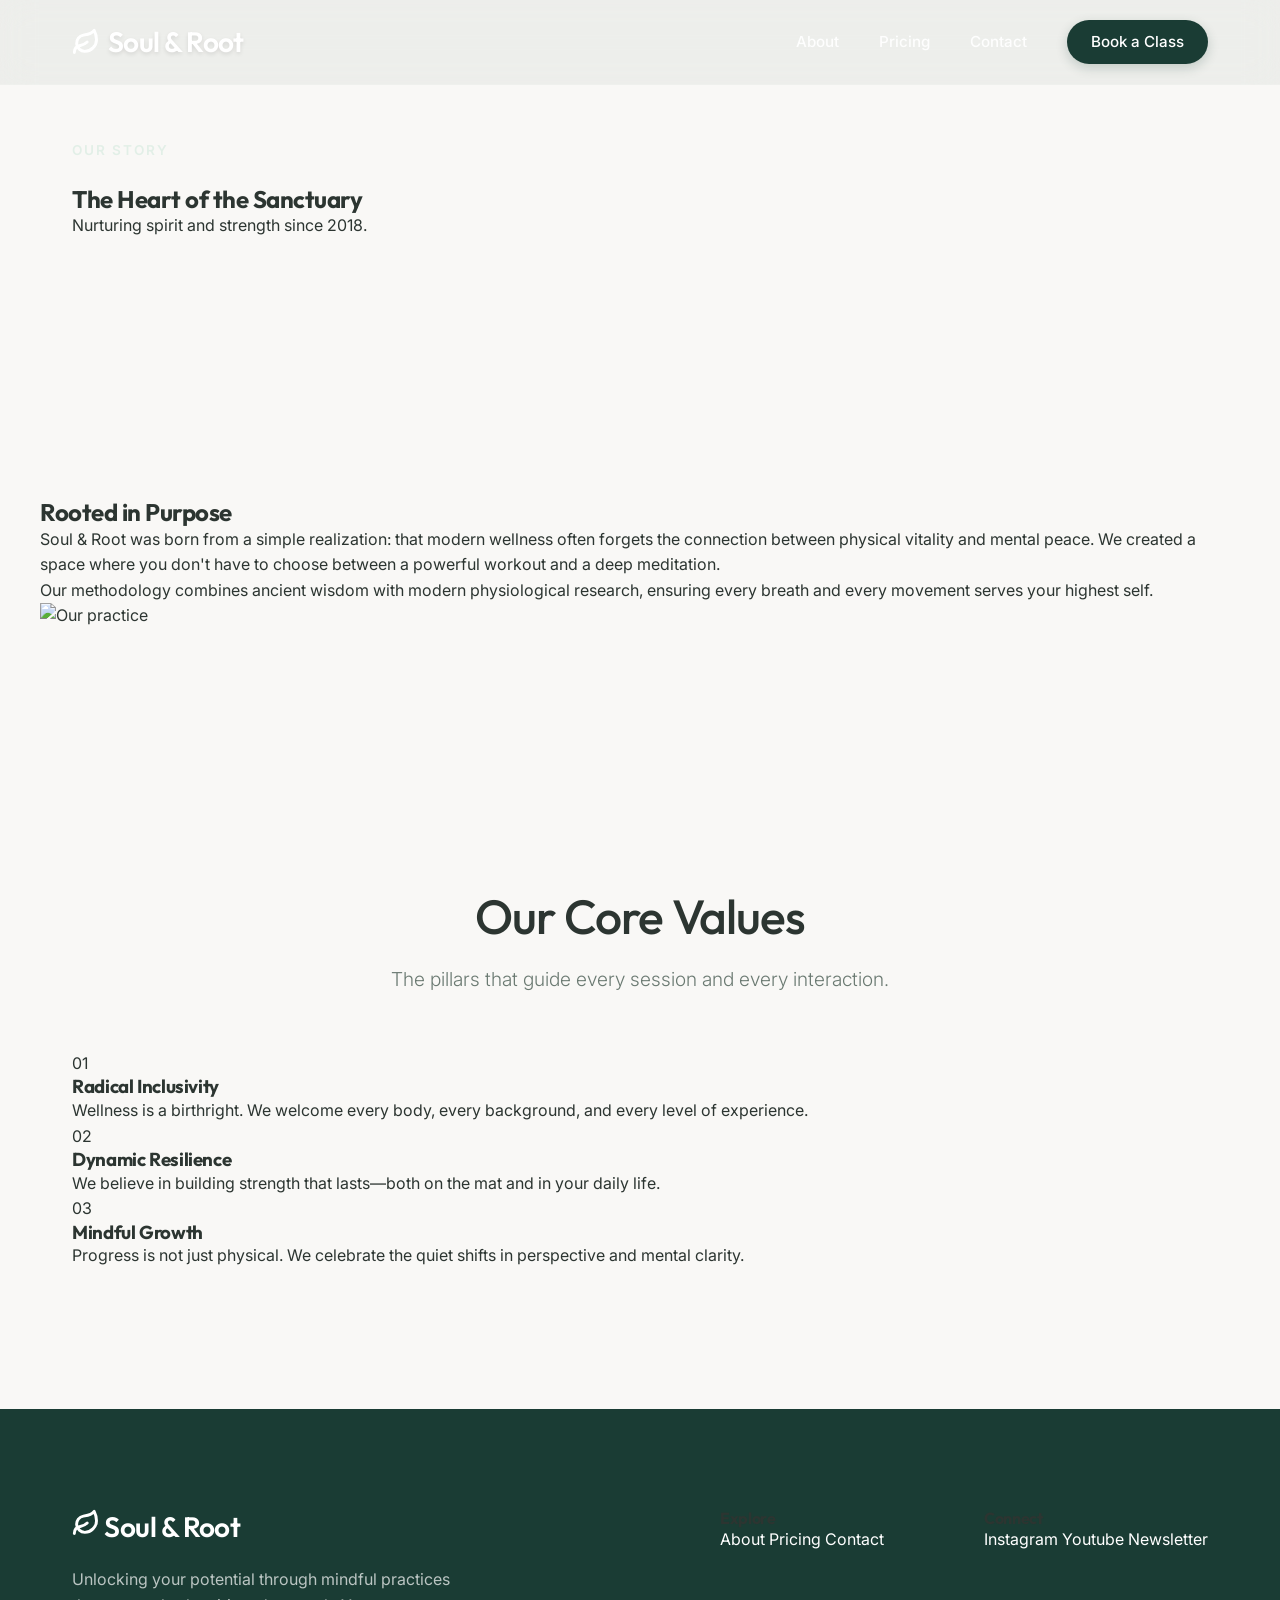
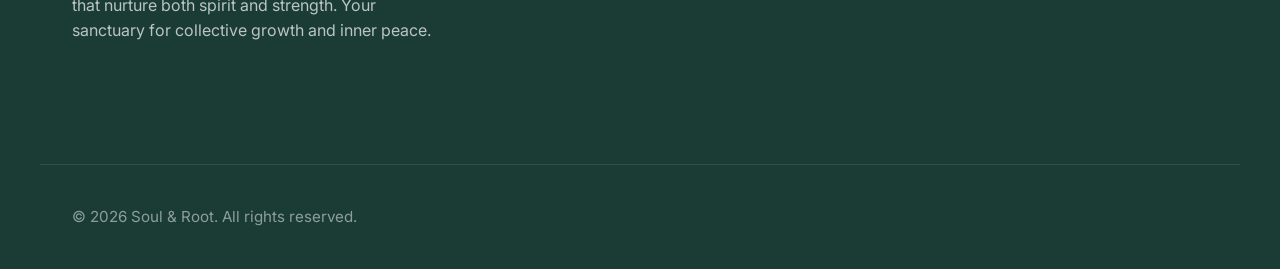
==== about.html @ ac0f8761 "Initial commit" ====
<!DOCTYPE html>
<html lang="en">
<head>
    <meta charset="UTF-8">
    <meta name="viewport" content="width=device-width, initial-scale=1.0">
    <title>About Soul & Root | Our Mission and Values</title>
    <meta name="description" content="Learn about the journey and philosophy behind Soul & Root wellness studio.">
    <link rel="preconnect" href="https://fonts.googleapis.com">
    <link rel="preconnect" href="https://fonts.gstatic.com" crossorigin>
    <link href="https://fonts.googleapis.com/css2?family=Inter:wght@400;500;600&family=Outfit:wght@300;400;500;600;700&display=swap" rel="stylesheet">
    <link rel="stylesheet" href="style.css">
</head>
<body>
    <!-- Navigation -->
    <header class="navbar sticky-nav">
        <div class="container nav-container">
            <a href="index.html" class="logo">
                <svg xmlns="http://www.w3.org/2000/svg" width="28" height="28" viewBox="0 0 24 24" fill="none" stroke="currentColor" stroke-width="2" stroke-linecap="round" stroke-linejoin="round" class="logo-icon"><path d="M11 20A7 7 0 0 1 9.8 6.1C15.5 5 17 4.48 19 2c1 2 2 4.18 2 8 0 5.5-4.78 10-10 10Z"></path><path d="M2 21c0-3 1.85-5.36 5.08-6C9.5 14.52 12 13 13 12"></path></svg>
                Soul & Root
            </a>
            <div class="hamburger" id="hamburger">
                <svg xmlns="http://www.w3.org/2000/svg" width="32" height="32" viewBox="0 0 24 24" fill="none" stroke="currentColor" stroke-width="2" stroke-linecap="round" stroke-linejoin="round"><line x1="3" y1="12" x2="21" y2="12"></line><line x1="3" y1="6" x2="21" y2="6"></line><line x1="3" y1="18" x2="21" y2="18"></line></svg>
            </div>
            <div class="nav-menu" id="nav-menu">
                <nav class="nav-links">
                    <a href="about.html" class="active">About</a>
                    <a href="pricing.html">Pricing</a>
                    <a href="contact.html">Contact</a>
                </nav>
                <a href="#schedule" class="btn btn-primary nav-cta">Book a Class</a>
            </div>
        </div>
    </header>

    <main>
        <section class="page-hero" style="background-image: url('https://images.unsplash.com/photo-1545205597-3d9d02c29597?q=80&w=1920&auto=format&fit=crop');">
            <div class="container">
                <span class="experience-badge" style="color: var(--color-sage);">Our Story</span>
                <h1>The Heart of the Sanctuary</h1>
                <p>Nurturing spirit and strength since 2018.</p>
            </div>
        </section>

        <section class="about-content container" style="padding: 120px 0;">
            <div class="cs-grid">
                <div class="cs-text">
                    <h2 class="section-title">Rooted in Purpose</h2>
                    <p>Soul & Root was born from a simple realization: that modern wellness often forgets the connection between physical vitality and mental peace. We created a space where you don't have to choose between a powerful workout and a deep meditation.</p>
                    <p>Our methodology combines ancient wisdom with modern physiological research, ensuring every breath and every movement serves your highest self.</p>
                </div>
                <div class="cs-image hover-lift">
                    <img src="https://images.unsplash.com/photo-1593811167562-9cef47bffcf8?q=80&w=800&auto=format&fit=crop" alt="Our practice">
                </div>
            </div>
        </section>

        <section class="values cs-approach">
            <div class="container">
                <div class="section-header text-center">
                    <h2>Our Core Values</h2>
                    <p>The pillars that guide every session and every interaction.</p>
                </div>
                <div class="cs-phases">
                    <div class="phase-card">
                        <div class="phase-number">01</div>
                        <h3>Radical Inclusivity</h3>
                        <p>Wellness is a birthright. We welcome every body, every background, and every level of experience.</p>
                    </div>
                    <div class="phase-card">
                        <div class="phase-number">02</div>
                        <h3>Dynamic Resilience</h3>
                        <p>We believe in building strength that lasts—both on the mat and in your daily life.</p>
                    </div>
                    <div class="phase-card">
                        <div class="phase-number">03</div>
                        <h3>Mindful Growth</h3>
                        <p>Progress is not just physical. We celebrate the quiet shifts in perspective and mental clarity.</p>
                    </div>
                </div>
            </div>
        </section>
    </main>

    <footer class="footer">
        <div class="container footer-container">
            <div class="footer-brand">
                <a href="index.html" class="logo">
                    <svg xmlns="http://www.w3.org/2000/svg" width="28" height="28" viewBox="0 0 24 24" fill="none" stroke="currentColor" stroke-width="2" stroke-linecap="round" stroke-linejoin="round" class="logo-icon"><path d="M11 20A7 7 0 0 1 9.8 6.1C15.5 5 17 4.48 19 2c1 2 2 4.18 2 8 0 5.5-4.78 10-10 10Z"></path><path d="M2 21c0-3 1.85-5.36 5.08-6C9.5 14.52 12 13 13 12"></path></svg>
                    Soul & Root
                </a>
                <p>Unlocking your potential through mindful practices that nurture both spirit and strength. Your sanctuary for collective growth and inner peace.</p>
            </div>
            <div class="footer-links">
                <div class="link-group">
                    <h4>Explore</h4>
                    <a href="about.html">About</a>
                    <a href="pricing.html">Pricing</a>
                    <a href="contact.html">Contact</a>
                </div>
                <div class="link-group">
                    <h4>Connect</h4>
                    <a href="#">Instagram</a>
                    <a href="#">Youtube</a>
                    <a href="#">Newsletter</a>
                </div>
            </div>
        </div>
        <div class="footer-bottom container">
            <p>&copy; 2026 Soul & Root. All rights reserved.</p>
        </div>
    </footer>

    <script>
        const hamburger = document.getElementById('hamburger');
        const navMenu = document.getElementById('nav-menu');

        hamburger.addEventListener('click', () => {
            navMenu.classList.toggle('active');
        });

        window.addEventListener('scroll', () => {
            const navbar = document.querySelector('.navbar');
            if (window.scrollY > 50) {
                navbar.classList.add('scrolled');
            } else {
                navbar.classList.remove('scrolled');
            }
        });
    </script>
</body>
</html>
---- style.css ----
:root {
    --primary-font: 'Inter', sans-serif;
    --heading-font: 'Outfit', sans-serif;
    
    /* New Modern Wellness Palette */
    --color-bg: #F9F8F6; /* Warm off-white */
    --color-text: #2C3531; /* Very dark slate green */
    --color-text-light: #6B7A72;
    
    --color-sage: #E2EFE7;
    --color-sage-dark: #C6D8CE;
    --color-forest: #1A3C34;
    --color-forest-light: #2A5A4F;
    --color-night: #0A1814; /* Extremely deep forest charcoal */
    --color-sand: #F4F1DE;
    --color-white: #FFFFFF;
    
    --radius-sm: 8px;
    --radius-md: 16px;
    --radius-lg: 24px;
    --radius-xl: 32px;
    
    --shadow-sm: 0 8px 16px rgba(26, 60, 52, 0.04);
    --shadow-md: 0 16px 32px rgba(26, 60, 52, 0.08);
    --shadow-lg: 0 24px 48px rgba(26, 60, 52, 0.12);
}

* {
    margin: 0;
    padding: 0;
    box-sizing: border-box;
}

html {
    scroll-behavior: smooth;
}

body {
    font-family: var(--primary-font);
    background-color: var(--color-bg);
    color: var(--color-text);
    line-height: 1.6;
    -webkit-font-smoothing: antialiased;
    overflow-x: hidden;
}

a {
    text-decoration: none;
    color: inherit;
}

ul {
    list-style: none;
}

img {
    max-width: 100%;
    display: block;
}

.container {
    max-width: 1200px;
    margin: 0 auto;
    padding: 0 32px;
}

section {
    padding: 140px 0;
}

.text-center {
    text-align: center;
}

/* Typography Improvements */
h1, h2, h3, h4, .logo {
    font-family: var(--heading-font);
    color: var(--color-text);
    line-height: 1.15;
    letter-spacing: -0.02em;
}

.section-header {
    margin-bottom: 56px;
}

.section-header h2 {
    font-size: 3rem;
    font-weight: 500;
    margin-bottom: 20px;
}

.section-header p {
    color: var(--color-text-light);
    font-size: 1.2rem;
    font-weight: 300;
}

.hover-lift {
    transition: transform 0.4s cubic-bezier(0.165, 0.84, 0.44, 1), box-shadow 0.4s cubic-bezier(0.165, 0.84, 0.44, 1);
}

.hover-lift:hover {
    transform: translateY(-8px);
    box-shadow: var(--shadow-lg);
}

/* Buttons */
.btn {
    display: inline-block;
    padding: 16px 32px;
    border-radius: 40px;
    font-weight: 500;
    font-size: 1.05rem;
    transition: all 0.3s ease;
    cursor: pointer;
    border: none;
    text-align: center;
}

.btn-primary {
    background-color: var(--color-forest);
    color: var(--color-white);
    box-shadow: 0 4px 12px rgba(26, 60, 52, 0.2);
}

.btn-primary:hover {
    background-color: var(--color-forest-light);
    transform: translateY(-2px);
    box-shadow: 0 8px 24px rgba(26, 60, 52, 0.3);
}

.btn-secondary {
    background-color: rgba(255, 255, 255, 0.15);
    backdrop-filter: blur(12px);
    color: var(--color-white);
    border: 1px solid rgba(255, 255, 255, 0.3);
}

.btn-secondary:hover {
    background-color: rgba(255, 255, 255, 0.25);
    transform: translateY(-2px);
}

.btn-outline {
    background-color: transparent;
    border: 1.5px solid var(--color-forest);
    color: var(--color-forest);
}

.btn-outline:hover {
    background-color: var(--color-forest);
    color: var(--color-white);
}

.btn-light {
    background-color: var(--color-white);
    color: var(--color-forest);
}

.btn-light:hover {
    background-color: var(--color-sand);
}

/* Sticky Glassmorphism Navbar */
.navbar {
    position: fixed;
    top: 0;
    left: 0;
    width: 100%;
    padding: 20px 0;
    z-index: 1000;
    background: rgba(26, 60, 52, 0.05);
    backdrop-filter: blur(16px);
    -webkit-backdrop-filter: blur(16px);
    border-bottom: 1px solid rgba(255, 255, 255, 0.1);
    transition: background 0.3s ease;
}

.nav-container {
    display: flex;
    justify-content: space-between;
    align-items: center;
}

.logo {
    display: flex;
    align-items: center;
    gap: 8px;
    font-size: 1.75rem;
    font-weight: 600;
    color: var(--color-white);
    text-shadow: 0 2px 4px rgba(0,0,0,0.1);
}

.logo-icon {
    stroke: var(--color-white);
    stroke-width: 2.5;
}

.hamburger {
    display: none;
    cursor: pointer;
    color: var(--color-white);
    z-index: 1001;
}

.nav-menu {
    display: flex;
    align-items: center;
    gap: 40px;
}

.nav-links {
    display: flex;
    gap: 40px;
}

.nav-links a {
    color: rgba(255, 255, 255, 0.9);
    font-size: 0.95rem;
    font-weight: 500;
    transition: color 0.3s, text-shadow 0.3s;
}

.nav-links a:hover {
    color: var(--color-white);
    text-shadow: 0 0 8px rgba(255,255,255,0.4);
}

.nav-cta {
    padding: 10px 24px;
    font-size: 0.95rem;
}

/* Scrolled Navbar State */
.navbar.scrolled {
    background: rgba(42, 90, 79, 0.8); /* Forest-light with glass transparency */
    backdrop-filter: blur(20px);
    -webkit-backdrop-filter: blur(20px);
    padding: 14px 0;
    box-shadow: var(--shadow-md);
    border-bottom: 1px solid rgba(255, 255, 255, 0.1);
}


.navbar.scrolled .logo,
.navbar.scrolled .nav-links a,
.navbar.scrolled .hamburger {
    color: var(--color-white);
}

.navbar.scrolled .logo-icon {
    stroke: var(--color-white);
}

.navbar.scrolled .nav-links a:hover {
    color: var(--color-sage);
}


/* Hero Section */
.hero {
    position: relative;
    height: 95vh;
    min-height: 700px;
    display: flex;
    align-items: center;
    justify-content: center;
    text-align: center;
    padding-top: 80px;
    overflow: hidden;
}

.hero-slider {
    position: absolute;
    inset: 0;
    z-index: 0;
}

.hero-slider .slide {
    position: absolute;
    inset: 0;
    background-position: center;
    background-size: cover;
    background-repeat: no-repeat;
    opacity: 0;
    transition: opacity 1.5s cubic-bezier(0.4, 0, 0.2, 1);
}

.hero-slider .slide.active {
    opacity: 1;
}

.slider-controls {
    position: absolute;
    bottom: 40px;
    left: 50%;
    transform: translateX(-50%);
    display: flex;
    gap: 16px;
    z-index: 10;
}

.slider-controls .dot {
    width: 12px;
    height: 12px;
    border-radius: 50%;
    background: rgba(255, 255, 255, 0.4);
    border: none;
    cursor: pointer;
    transition: background 0.3s, transform 0.3s;
    padding: 0;
}

.slider-controls .dot:hover {
    background: rgba(255, 255, 255, 0.8);
}

.slider-controls .dot.active {
    background: var(--color-white);
    transform: scale(1.3);
}

/* Better overlay for readability */
.hero-overlay {
    position: absolute;
    top: 0;
    left: 0;
    right: 0;
    bottom: 0;
    background: linear-gradient(to bottom, rgba(26, 60, 52, 0.6) 0%, rgba(26, 60, 52, 0.2) 50%, rgba(26, 60, 52, 0.6) 100%);
    z-index: 1;
}

.hero-content {
    position: relative;
    z-index: 2;
    color: var(--color-white);
    max-width: 900px;
}

.hero-content h1 {
    font-size: 4.5rem;
    font-weight: 500;
    margin-bottom: 24px;
    color: var(--color-white);
    text-shadow: 0 4px 12px rgba(0,0,0,0.2);
}

.hero-content p {
    font-size: 1.35rem;
    margin-bottom: 48px;
    color: rgba(255, 255, 255, 0.95);
    font-weight: 300;
    text-shadow: 0 2px 8px rgba(0,0,0,0.2);
}

.hero-buttons {
    display: flex;
    gap: 20px;
    justify-content: center;
}

/* Animations */
@keyframes fadeInUp {
    from {
        opacity: 0;
        transform: translateY(30px);
    }
    to {
        opacity: 1;
        transform: translateY(0);
    }
}

.fade-in-up {
    animation: fadeInUp 1s ease-out forwards;
}

/* Features / About Section */
.features {
    padding: 140px 0;
}

.features-container {
    display: grid;
    grid-template-columns: 1fr 1fr;
    gap: 100px;
    align-items: center;
}

.section-subtitle {
    font-size: 0.85rem;
    text-transform: uppercase;
    letter-spacing: 0.15em;
    color: var(--color-forest-light);
    margin-bottom: 20px;
    font-weight: 600;
}

.features-text h2 {
    font-size: 2.75rem;
    font-weight: 500;
    margin-bottom: 56px;
}

.stats {
    display: flex;
    gap: 56px;
}

.stat-item h3 {
    font-size: 2.25rem;
    margin-bottom: 8px;
    color: var(--color-forest);
}

.stat-item p {
    font-size: 0.95rem;
    color: var(--color-text-light);
    font-weight: 500;
}

.features-images {
    position: relative;
    height: 480px;
}

.img-wrap {
    position: absolute;
    border-radius: var(--radius-lg);
    overflow: hidden;
    box-shadow: var(--shadow-md);
}

.img-wrap img {
    width: 100%;
    height: 100%;
    object-fit: cover;
}

.img-wrap-1 {
    width: 65%;
    height: 85%;
    top: 0;
    left: 0;
    z-index: 2;
}

.img-wrap-2 {
    width: 55%;
    height: 75%;
    bottom: 0;
    right: 0;
    z-index: 1;
    border: 8px solid var(--color-bg);
}

/* Sessions Section */
.sessions {
    padding: 120px 0;
    background-color: var(--color-white);
}

.premium-session-cards {
    display: grid;
    grid-template-columns: repeat(3, 1fr);
    gap: 32px;
    margin-top: 56px;
}

.premium-card {
    position: relative;
    border-radius: var(--radius-lg);
    overflow: hidden;
    height: 480px;
    display: block;
    text-decoration: none;
    box-shadow: var(--shadow-sm);
    transition: transform 0.4s ease, box-shadow 0.4s ease;
}

.premium-card:hover {
    transform: translateY(-8px);
    box-shadow: var(--shadow-lg);
}

.premium-card-bg {
    position: absolute;
    inset: 0;
    width: 100%;
    height: 100%;
    object-fit: cover;
    z-index: 1;
    transition: transform 0.8s ease;
}

.premium-card:hover .premium-card-bg {
    transform: scale(1.05);
}

.premium-card-overlay {
    position: absolute;
    inset: 0;
    background: linear-gradient(to top, var(--color-night) 0%, rgba(10, 24, 20, 0.6) 40%, rgba(10, 24, 20, 0) 100%);
    z-index: 2;
    transition: background 0.4s ease;
}

.premium-card:hover .premium-card-overlay {
    background: linear-gradient(to top, var(--color-night) 0%, rgba(10, 24, 20, 0.8) 60%, rgba(10, 24, 20, 0.2) 100%);
}

.premium-card-content {
    position: absolute;
    bottom: 0;
    left: 0;
    width: 100%;
    padding: 40px;
    z-index: 3;
    color: var(--color-white);
}

.premium-card-content h3 {
    font-size: 1.75rem;
    margin-bottom: 12px;
    font-weight: 600;
    color: var(--color-white);
}

.premium-card-content p {
    color: rgba(255, 255, 255, 0.85);
    margin-bottom: 24px;
    font-size: 0.95rem;
    line-height: 1.6;
}

.premium-card-content .card-link {
    display: inline-block;
    color: var(--color-white);
    font-weight: 600;
    text-transform: uppercase;
    font-size: 0.85rem;
    letter-spacing: 0.05em;
    position: relative;
}

.premium-card-content .card-link::after {
    content: '';
    position: absolute;
    bottom: -4px;
    left: 0;
    width: 0;
    height: 2px;
    background-color: var(--color-sage);
    transition: width 0.3s ease;
}

.premium-card:hover .premium-card-content .card-link::after {
    width: 100%;
}

/* Community Banner */
/* Community Section Refined */
.community {
    padding: 140px 0;
}

.community-bg {
    width: 80%;
    margin: 0 auto;
    border-radius: var(--radius-xl);
    min-height: 750px;
    background: url('images/bg-med.png') center/cover no-repeat;
    display: flex;
    align-items: center;
    justify-content: center;
    padding: 100px;
    box-shadow: var(--shadow-lg);
    position: relative;
    overflow: hidden;
}

.community-bg::before {
    content: '';
    position: absolute;
    inset: 0;
    background: linear-gradient(rgba(10, 24, 20, 0.4), rgba(10, 24, 20, 0.6));
    z-index: 1;
}

.community-content {
    background: rgba(255, 255, 255, 0.03);
    backdrop-filter: blur(40px) saturate(150%);
    -webkit-backdrop-filter: blur(40px) saturate(150%);
    border: 1px solid rgba(255, 255, 255, 0.25);
    padding: 60px 80px;
    border-radius: 40px;
    width: 100%;
    max-width: 1200px;
    position: relative;
    z-index: 2;
    color: var(--color-white);
    box-shadow: 0 40px 80px rgba(0, 0, 0, 0.3), inset 0 0 20px rgba(255,255,255,0.05);
    display: flex;
    justify-content: space-between;
    align-items: center;
    gap: 40px;
}

.community-text h2 {
    font-size: 3rem;
    line-height: 1.2;
    margin-bottom: 24px;
    font-weight: 500;
    color: #FFFFFF;
}

.community-text p {
    font-size: 1.1rem;
    line-height: 1.6;
    margin-bottom: 32px;
    color: rgba(255, 255, 255, 0.9);
}

.community-stats {
    display: flex;
    gap: 80px;
}

.community-stats .stat h3 {
    font-size: 3.5rem;
    line-height: 1;
    margin-bottom: 8px;
    color: var(--color-white);
    font-weight: 600;
}

.community-stats .stat p {
    color: rgba(255, 255, 255, 0.7);
    font-size: 0.95rem;
    font-weight: 500;
    text-transform: uppercase;
    letter-spacing: 0.05em;
}

@media (max-width: 992px) {
    .community-content {
        flex-direction: column;
        padding: 60px 40px;
        text-align: center;
    }
    
    .community-text h2, 
    .community-stats .stat h3 {
        font-size: 3.5rem;
    }
    
    .community-stats {
        justify-content: center;
        gap: 40px;
    }
}

/* Teachers Section */
.teachers {
    padding: 120px 0;
    background-color: var(--color-white);
}

.teacher-grid {
    display: grid;
    grid-template-columns: repeat(3, 1fr);
    gap: 32px;
}

.teacher-card {
    text-align: center;
    padding: 24px;
    border-radius: var(--radius-lg);
    background-color: var(--color-bg);
}

.teacher-card img {
    width: 100%;
    height: 400px;
    object-fit: cover;
    border-radius: var(--radius-md);
    margin-bottom: 24px;
}

.teacher-card h3 {
    font-size: 1.5rem;
    margin-bottom: 8px;
    font-weight: 500;
}

.teacher-card p {
    color: var(--color-text-light);
    font-size: 1rem;
}

/* Benefits Section */
.benefits {
    padding: 140px 0;
    background-color: var(--color-bg);
}

.benefits-container {
    display: grid;
    grid-template-columns: 1fr 1fr;
    gap: 100px;
    align-items: center;
}

.benefits-text h2 {
    font-size: 3rem;
    margin-bottom: 56px;
    font-weight: 500;
}

.benefits-list li {
    display: flex;
    gap: 24px;
    margin-bottom: 40px;
}

.benefits-list .icon {
    width: 40px;
    height: 40px;
    background-color: var(--color-sage);
    color: var(--color-forest);
    border-radius: 50%;
    display: flex;
    align-items: center;
    justify-content: center;
    flex-shrink: 0;
    font-weight: bold;
    font-size: 1.1rem;
}

.benefits-list h4 {
    font-size: 1.35rem;
    margin-bottom: 8px;
    font-weight: 500;
}

.benefits-list p {
    color: var(--color-text-light);
    font-size: 1rem;
    line-height: 1.6;
}

.benefits-image img {
    border-radius: var(--radius-lg);
    box-shadow: var(--shadow-lg);
}

/* Pricing Section */
.experience {
    padding: 0;
    background-color: var(--color-white);
}

.experience-bg {
    width: 100%;
    margin: 0;
    border-radius: 0;
    min-height: 850px;
    background: url('images/meditate.png') center/cover no-repeat;
    display: flex;
    align-items: center;
    justify-content: flex-start;
    padding: 100px;
    box-shadow: var(--shadow-lg);
    position: relative;
    overflow: hidden;
}

.experience-bg::before {
    content: '';
    position: absolute;
    top: 0;
    left: 0;
    width: 60%;
    height: 100%;
    background: linear-gradient(to right, rgba(26, 60, 52, 0.8) 0%, rgba(26, 60, 52, 0) 100%);
    z-index: 1;
}

.experience-content {
    background: rgba(255, 255, 255, 0.03);
    backdrop-filter: blur(40px) saturate(150%);
    -webkit-backdrop-filter: blur(40px) saturate(150%);
    border: 1px solid rgba(255, 255, 255, 0.25);
    padding: 100px 80px;
    border-radius: 40px;
    max-width: 680px;
    position: relative;
    z-index: 2;
    color: var(--color-white);
    box-shadow: 0 40px 80px rgba(0, 0, 0, 0.3), inset 0 0 20px rgba(255,255,255,0.05);
}

.experience-content h2 {
    font-size: 5rem;
    line-height: 1;
    margin-bottom: 32px;
    font-weight: 500;
}

.experience-content p {
    font-size: 1.25rem;
    line-height: 1.6;
    margin-bottom: 48px;
    color: rgba(255, 255, 255, 0.9);
}

.experience-badge {
    font-size: 0.85rem;
    text-transform: uppercase;
    letter-spacing: 0.15em;
    color: var(--color-sage);
    margin-bottom: 24px;
    display: block;
    font-weight: 600;
}

.experience-content h2 {
    font-size: 3.5rem;
    margin-bottom: 24px;
    color: var(--color-white);
    line-height: 1.1;
}

.experience-content p {
    color: rgba(255, 255, 255, 0.9);
    font-size: 1.15rem;
    margin-bottom: 40px;
    line-height: 1.6;
}

/* Testimonial Section */
.testimonial {
    padding: 100px 0 140px;
    background-color: var(--color-bg);
}

.testimonial-content {
    max-width: 850px;
    margin: 56px auto 0;
}

.testimonial-avatar {
    width: 96px;
    height: 96px;
    border-radius: 50%;
    margin: 0 auto 32px;
    object-fit: cover;
    box-shadow: var(--shadow-sm);
    border: 4px solid var(--color-white);
}

.testimonial blockquote {
    font-size: 1.75rem;
    font-weight: 300;
    line-height: 1.6;
    margin-bottom: 40px;
    font-family: var(--heading-font);
    color: var(--color-forest);
}

.testimonial .author {
    font-size: 1.1rem;
    color: var(--color-text-light);
}

.testimonial .author strong {
    color: var(--color-text);
    font-size: 1.2rem;
    font-weight: 500;
}

/* Footer */
.footer {
    background-color: var(--color-forest);
    color: var(--color-white);
    padding: 100px 0 40px;
}

.footer-container {
    display: flex;
    justify-content: space-between;
    margin-bottom: 80px;
}

.footer-brand {
    max-width: 380px;
}

.footer-brand .logo {
    display: block;
    margin-bottom: 24px;
    text-shadow: none;
}

.footer-brand p {
    color: rgba(255, 255, 255, 0.7);
    margin-bottom: 40px;
    font-size: 1rem;
}

.newsletter label {
    display: block;
    font-weight: 500;
    margin-bottom: 16px;
    font-size: 0.95rem;
    color: var(--color-sage);
}

.input-group {
    display: flex;
    background-color: rgba(255, 255, 255, 0.1);
    border-radius: 40px;
    overflow: hidden;
    padding: 6px;
    border: 1px solid rgba(255, 255, 255, 0.2);
}

.input-group input {
    border: none;
    padding: 12px 24px;
    outline: none;
    flex-grow: 1;
    font-family: inherit;
    background: transparent;
    color: white;
}

.input-group input::placeholder {
    color: rgba(255, 255, 255, 0.5);
}

.input-group button {
    background-color: var(--color-sage);
    color: var(--color-forest);
    border: none;
    width: 44px;
    height: 44px;
    border-radius: 50%;
    cursor: pointer;
    display: flex;
    align-items: center;
    justify-content: center;
    transition: all 0.3s;
}

.input-group button:hover {
    background-color: var(--color-white);
    transform: scale(1.05);
}

.footer-links {
    display: flex;
    gap: 100px;
}

.link-column h4 {
    margin-bottom: 32px;
    font-size: 1.1rem;
    color: var(--color-white);
}

.link-column a {
    display: block;
    color: rgba(255, 255, 255, 0.7);
    margin-bottom: 20px;
    font-size: 1rem;
    transition: color 0.3s;
}

.link-column a:hover {
    color: var(--color-white);
}

.footer-bottom {
    display: flex;
    justify-content: space-between;
    align-items: center;
    padding-top: 40px;
    border-top: 1px solid rgba(255, 255, 255, 0.1);
    color: rgba(255, 255, 255, 0.5);
    font-size: 0.95rem;
}

.social-links {
    display: flex;
    gap: 32px;
}

.social-links a {
    color: rgba(255, 255, 255, 0.5);
    transition: color 0.3s;
}

.social-links a:hover {
    color: var(--color-white);
}

/* Responsive Utilities */
@media (max-width: 992px) {
    .hamburger {
        display: block;
    }

    .nav-menu {
        position: fixed;
        top: 0;
        right: -100%;
        width: 100%;
        height: 100vh;
        background: rgba(26, 60, 52, 0.98);
        backdrop-filter: blur(24px);
        -webkit-backdrop-filter: blur(24px);
        flex-direction: column;
        justify-content: center;
        transition: right 0.4s cubic-bezier(0.4, 0, 0.2, 1);
        z-index: 1000;
        gap: 32px;
    }

    .nav-menu.active {
        right: 0;
    }

    .nav-links {
        flex-direction: column;
        align-items: center;
        gap: 32px;
    }

    .nav-links a {
        font-size: 1.5rem;
    }

    .nav-cta {
        margin-top: 16px;
    }

    .features-container,
    .community-banner,
    .benefits-container {
        grid-template-columns: 1fr;
        flex-direction: column;
        gap: 64px;
    }

    .community-banner {
        padding: 56px;
    }

    .pricing-cards {
        flex-direction: column;
    }

    .price-card {
        width: 100%;
        max-width: 420px;
    }
}

@media (max-width: 768px) {
    .premium-session-cards,
    .teacher-grid {
        grid-template-columns: 1fr;
    }

    .hero-content h1 {
        font-size: 3rem;
    }

    .footer-container {
        flex-direction: column;
        gap: 64px;
    }

    .footer-links {
        flex-direction: column;
        gap: 48px;
    }

    .experience {
        padding: 60px 0;
    }

    .experience-bg {
        padding: 40px 24px;
        height: auto;
        min-height: 500px;
    }

    .experience-content {
        padding: 40px 32px;
    }

    .experience-content h2 {
        font-size: 3rem;
    }
}

.btn-outline-glass {
    padding: 18px 40px;
    border-radius: 100px;
    border: 1.5px solid rgba(255, 255, 255, 0.4);
    background: rgba(255, 255, 255, 0.05);
    color: var(--color-white);
    font-weight: 600;
    transition: all 0.3s ease;
    backdrop-filter: blur(10px);
    display: inline-block;
}

.btn-outline-glass:hover {
    background: rgba(255, 255, 255, 0.2);
    border-color: var(--color-white);
    transform: translateY(-2px);
}

.btn-solid-glass {
    padding: 18px 40px;
    border-radius: 100px;
    background: #0A1814;
    color: var(--color-white);
    font-weight: 600;
    transition: all 0.3s ease;
    display: inline-block;
}

.btn-solid-glass:hover {
    background: #1A3C34;
    transform: translateY(-2px);
    box-shadow: 0 10px 20px rgba(0,0,0,0.2);
}
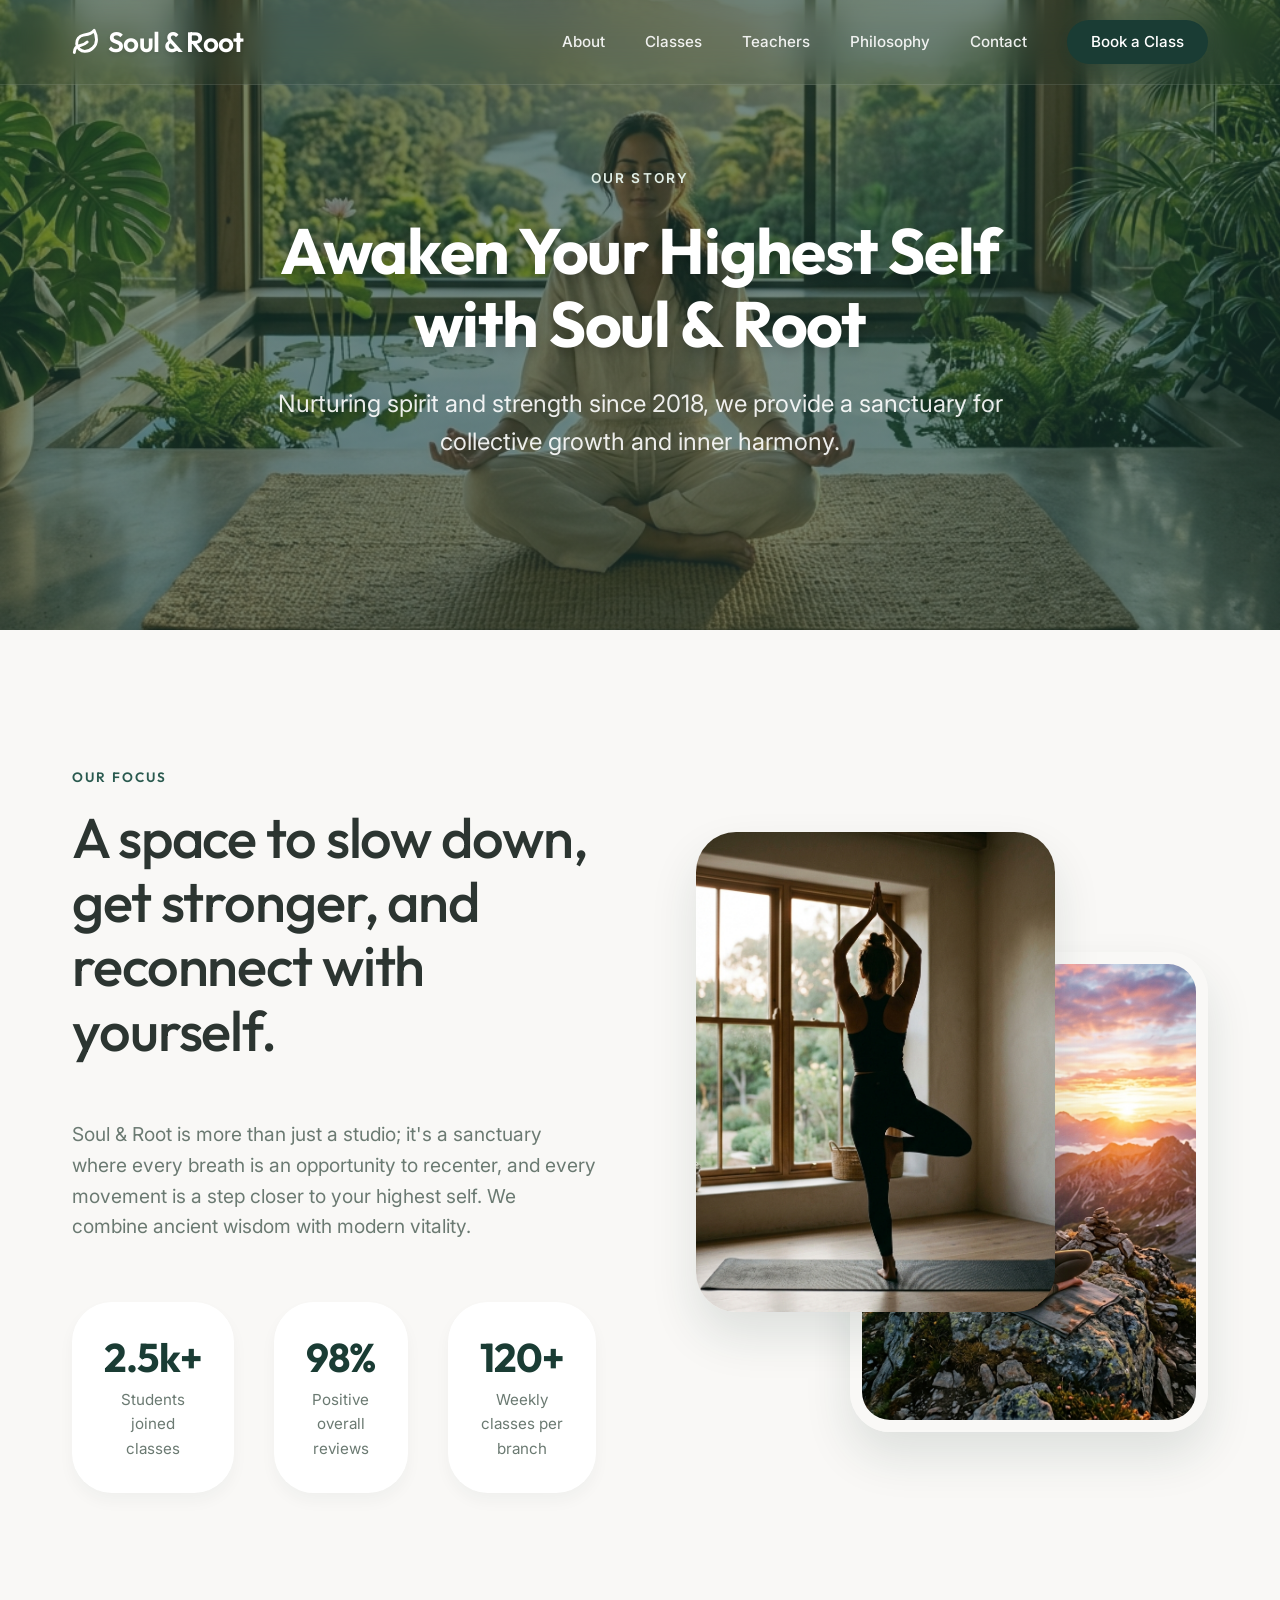
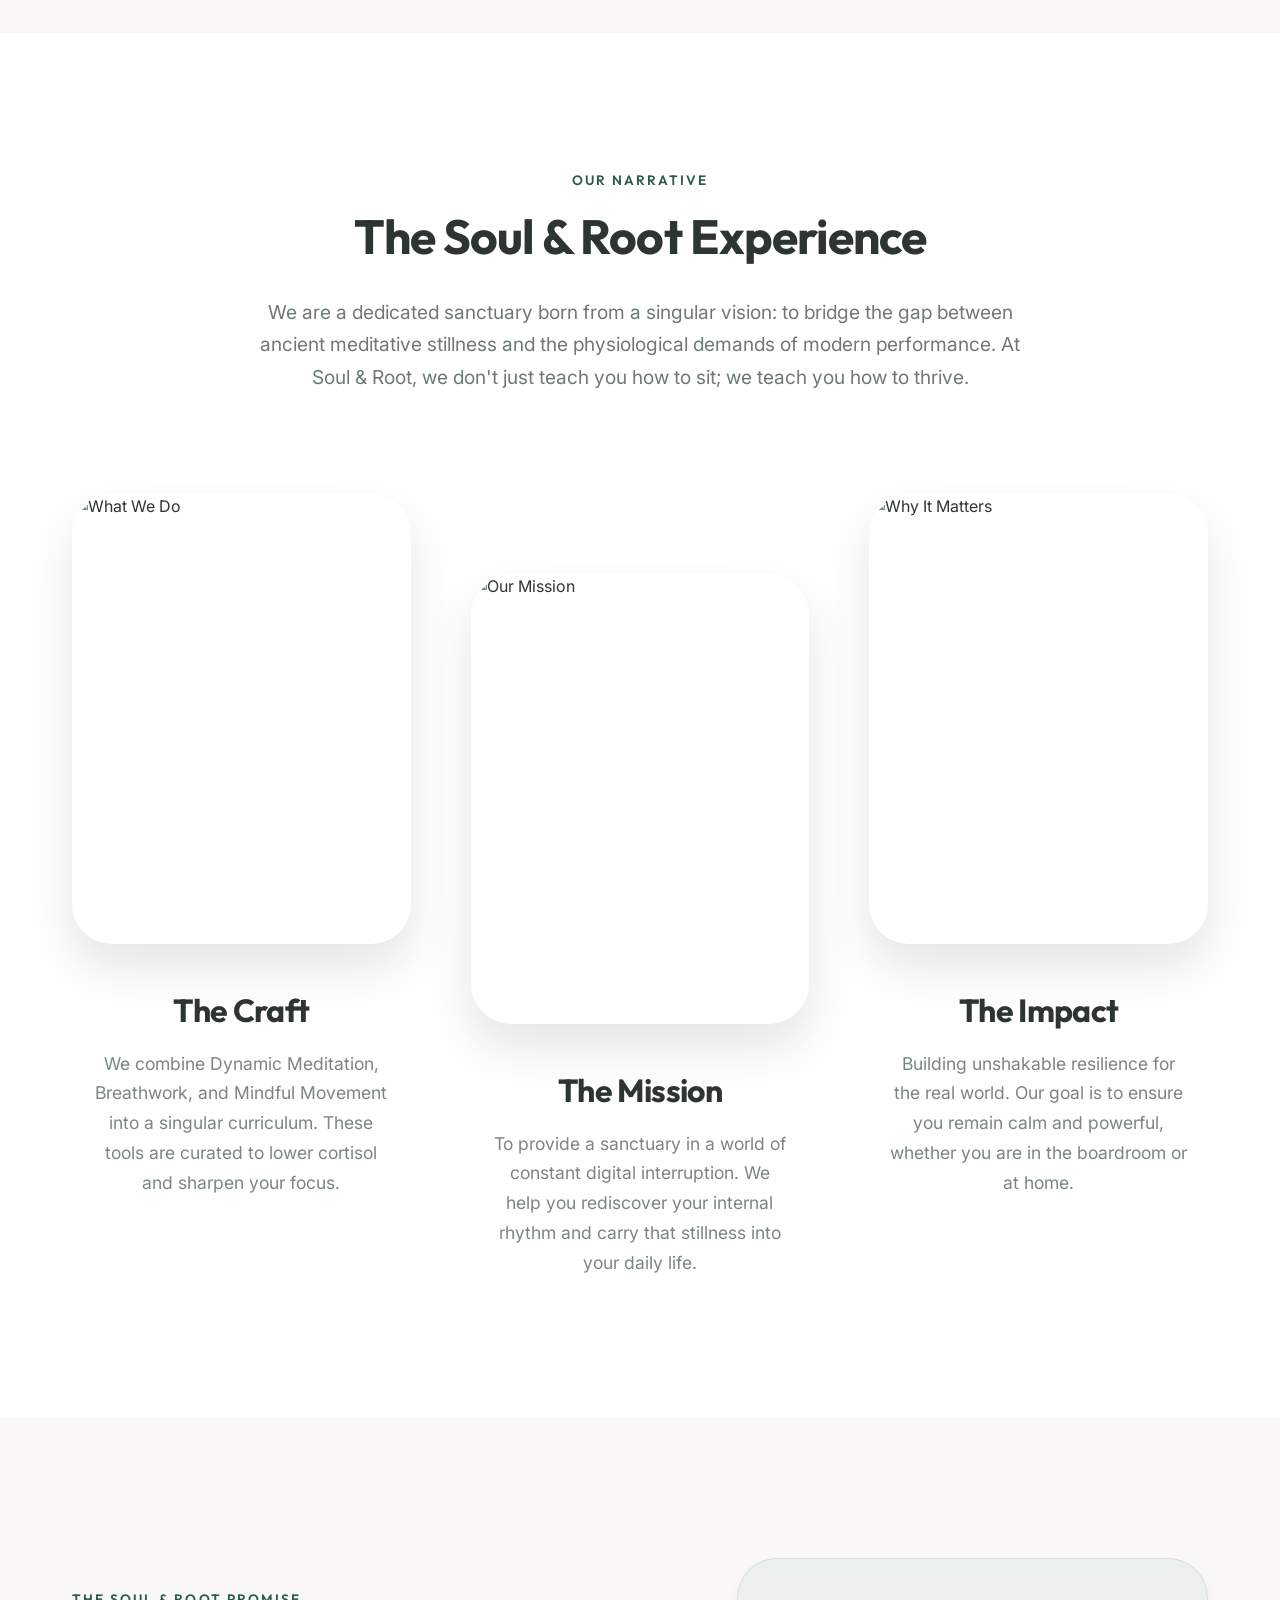
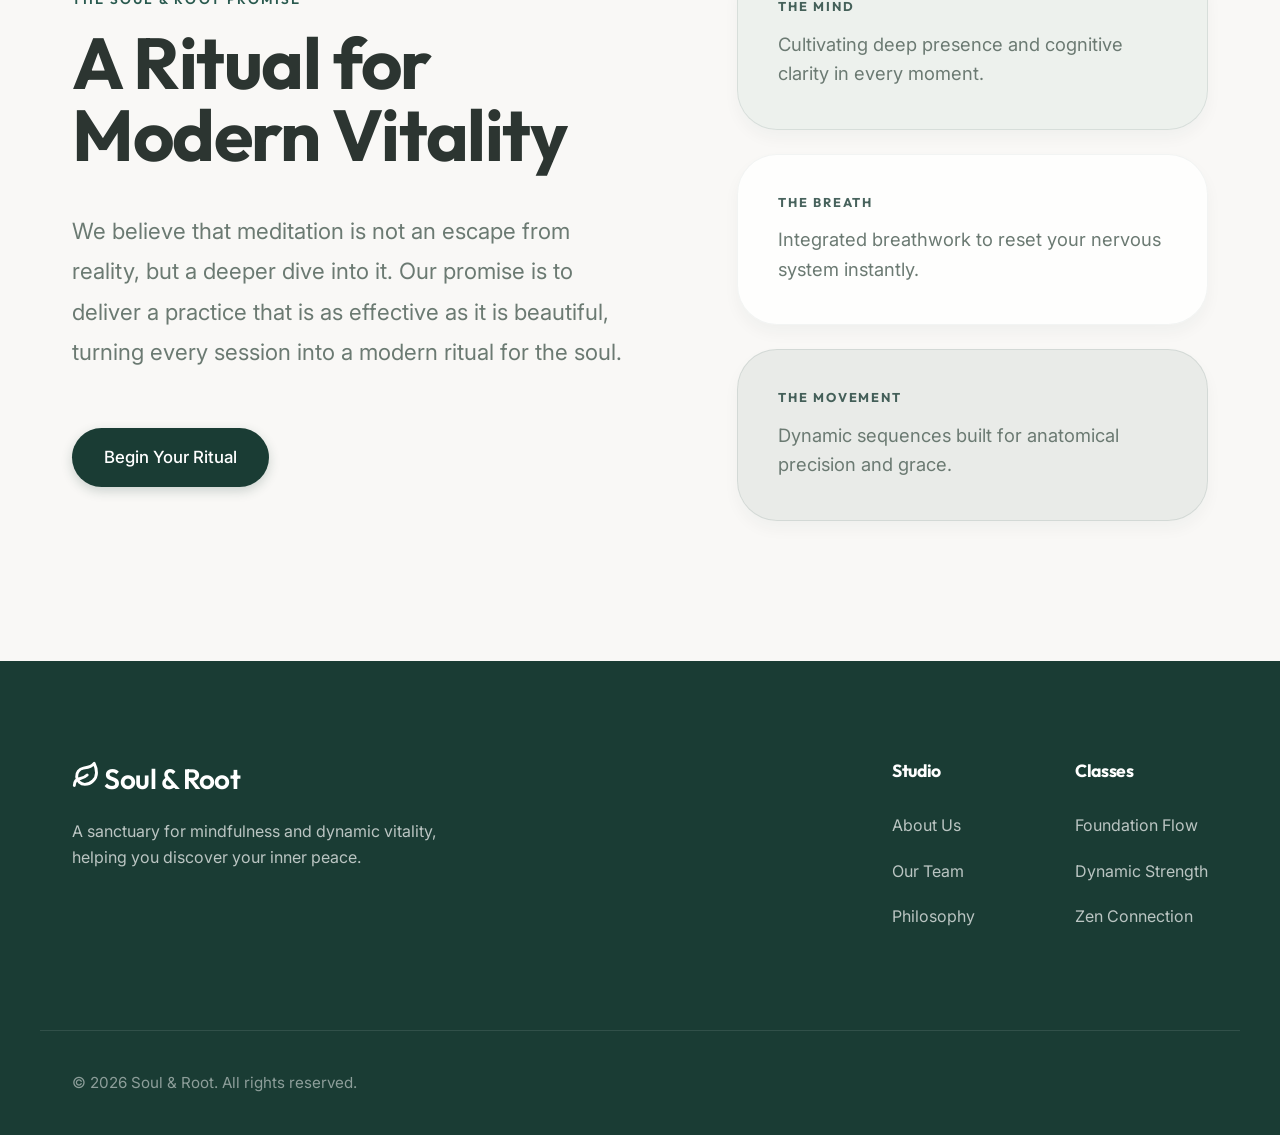
==== commit 1dc8f2c0: "inner pages added" ====
--- a/about.html
+++ b/about.html
@@ -3,15 +3,265 @@
 <head>
     <meta charset="UTF-8">
     <meta name="viewport" content="width=device-width, initial-scale=1.0">
-    <title>About Soul & Root | Our Mission and Values</title>
-    <meta name="description" content="Learn about the journey and philosophy behind Soul & Root wellness studio.">
-    <link rel="preconnect" href="https://fonts.googleapis.com">
-    <link rel="preconnect" href="https://fonts.gstatic.com" crossorigin>
-    <link href="https://fonts.googleapis.com/css2?family=Inter:wght@400;500;600&family=Outfit:wght@300;400;500;600;700&display=swap" rel="stylesheet">
+    <title>About Soul & Root | Our Brand & Mission</title>
+    <link href="https://fonts.googleapis.com/css2?family=Inter:wght@300;400;500;600;700&family=Outfit:wght@300;400;500;600;700;800&display=swap" rel="stylesheet">
     <link rel="stylesheet" href="style.css">
+    <style>
+        .page-hero {
+            height: 70vh;
+            min-height: 600px;
+            background: linear-gradient(rgba(26, 60, 52, 0.6), rgba(26, 60, 52, 0.6)), url('images/hero_bg_new.png');
+            background-size: cover;
+            background-position: center;
+            display: flex;
+            align-items: center;
+            justify-content: center;
+            text-align: center;
+            color: var(--color-white);
+        }
+
+        .about-features {
+            padding: 140px 0;
+            background: var(--color-bg);
+        }
+
+        .features-container {
+            display: grid;
+            grid-template-columns: 1fr 1fr;
+            gap: 100px;
+            align-items: center;
+        }
+
+        .features-text h2 {
+            font-size: 3.5rem;
+            margin-bottom: 56px;
+        }
+
+        .stats-grid {
+            display: grid;
+            grid-template-columns: repeat(3, 1fr);
+            gap: 40px;
+            margin-top: 60px;
+        }
+
+        .stat-card {
+            background: var(--color-white);
+            padding: 32px;
+            border-radius: 40px;
+            box-shadow: var(--shadow-sm);
+            text-align: center;
+        }
+
+        .stat-card h3 {
+            font-size: 2.5rem;
+            color: var(--color-forest);
+            margin-bottom: 8px;
+        }
+
+        .stat-card p {
+            font-size: 0.95rem;
+            color: var(--color-text-light);
+            margin-bottom: 0;
+        }
+
+        .about-images {
+            position: relative;
+            height: 600px;
+        }
+
+        .img-stack-1 {
+            width: 70%;
+            height: 80%;
+            position: absolute;
+            top: 0;
+            left: 0;
+            z-index: 2;
+            border-radius: 40px;
+            overflow: hidden;
+            box-shadow: var(--shadow-lg);
+        }
+
+        .img-stack-2 {
+            width: 70%;
+            height: 80%;
+            position: absolute;
+            bottom: 0;
+            right: 0;
+            z-index: 1;
+            border-radius: 40px;
+            overflow: hidden;
+            border: 12px solid var(--color-bg);
+            box-shadow: var(--shadow-lg);
+        }
+
+        .img-stack-1 img, .img-stack-2 img {
+            width: 100%;
+            height: 100%;
+            object-fit: cover;
+        }
+
+        .story-text h2 {
+            font-size: 3rem;
+            margin-bottom: 40px;
+        }
+
+        .story-text p {
+            font-size: 1.1rem;
+            color: var(--color-text-light);
+            line-height: 1.7;
+            margin-bottom: 32px;
+        }
+
+        .sacred-journey {
+            padding: 140px 0;
+            background: var(--color-white);
+        }
+
+        .zen-header {
+            text-align: center;
+            max-width: 800px;
+            margin: 0 auto 100px;
+        }
+
+        .zen-header h2 {
+            font-size: 3rem;
+            margin-bottom: 32px;
+        }
+
+        .zen-header p {
+            font-size: 1.2rem;
+            line-height: 1.7;
+            color: var(--color-text-light);
+        }
+
+        .organic-grid-three {
+            display: grid;
+            grid-template-columns: repeat(3, 1fr);
+            gap: 60px;
+            align-items: flex-start;
+        }
+
+        .organic-img-wrapper {
+            border-radius: 40px;
+            overflow: hidden;
+            height: 600px;
+            box-shadow: var(--shadow-lg);
+        }
+
+        .organic-img-wrapper img {
+            width: 100%;
+            height: 100%;
+            object-fit: cover;
+        }
+
+        .organic-content {
+            margin-top: 48px;
+        }
+
+        .organic-content h3 {
+            font-size: 2.5rem;
+            margin-bottom: 24px;
+        }
+
+        .organic-content p {
+            font-size: 1.2rem;
+            color: var(--color-text-light);
+            line-height: 1.8;
+        }
+
+        .aura-manifesto-section {
+            padding-bottom: 140px;
+        }
+
+        /* Sanctuary Promise UX */
+        .sanctuary-promise {
+            padding: 140px 0;
+            background: var(--color-bg);
+            overflow: hidden;
+        }
+
+        .promise-layout {
+            display: grid;
+            grid-template-columns: 1.2fr 1fr;
+            gap: 100px;
+            align-items: center;
+        }
+
+        .promise-text h2 {
+            font-size: 4.5rem;
+            line-height: 1;
+            margin-bottom: 40px;
+        }
+
+        .promise-text p {
+            font-size: 1.4rem;
+            color: var(--color-text-light);
+            line-height: 1.8;
+            margin-bottom: 56px;
+        }
+
+        .aura-composition {
+            display: flex;
+            flex-direction: column;
+            gap: 24px;
+        }
+
+        .aura-card-layered {
+            width: 100%;
+            padding: 40px;
+            border-radius: 40px;
+            box-shadow: var(--shadow-md);
+            transition: all 0.5s ease;
+            border: 1px solid rgba(255, 255, 255, 0.1);
+        }
+
+        /* Card Colors - Light & Ethereal */
+        .card-1 { 
+            background: rgba(219, 230, 225, 0.4); 
+            border: 1px solid rgba(26, 60, 52, 0.1);
+        }
+        .card-2 { 
+            background: rgba(255, 255, 255, 0.8); 
+            border: 1px solid rgba(26, 60, 52, 0.05);
+        }
+        .card-3 { 
+            background: rgba(143, 161, 153, 0.15); 
+            border: 1px solid rgba(26, 60, 52, 0.1);
+        }
+
+        .aura-card-layered {
+            width: 100%;
+            padding: 40px;
+            border-radius: 40px;
+            box-shadow: var(--shadow-sm);
+            transition: all 0.5s ease;
+            color: var(--color-forest);
+        }
+
+        .aura-card-layered h4 {
+            color: var(--color-forest);
+            text-transform: uppercase;
+            font-size: 0.8rem;
+            letter-spacing: 0.15em;
+            margin-bottom: 16px;
+            font-weight: 700;
+            opacity: 0.8;
+        }
+
+        .aura-card-layered p {
+            font-size: 1.15rem;
+            margin-bottom: 0;
+            line-height: 1.6;
+            color: var(--color-text-light);
+        }
+
+        .aura-card-layered:hover {
+            transform: translateX(15px);
+            box-shadow: var(--shadow-lg);
+        }
+    </style>
 </head>
 <body>
-    <!-- Navigation -->
     <header class="navbar sticky-nav">
         <div class="container nav-container">
             <a href="index.html" class="logo">
@@ -24,57 +274,122 @@
             <div class="nav-menu" id="nav-menu">
                 <nav class="nav-links">
                     <a href="about.html" class="active">About</a>
-                    <a href="pricing.html">Pricing</a>
+                    <a href="classes.html">Classes</a>
+                    <a href="teachers.html">Teachers</a>
+                    <a href="philosophy.html">Philosophy</a>
                     <a href="contact.html">Contact</a>
                 </nav>
-                <a href="#schedule" class="btn btn-primary nav-cta">Book a Class</a>
+                <a href="pricing.html" class="btn btn-primary nav-cta">Book a Class</a>
             </div>
         </div>
     </header>
 
     <main>
-        <section class="page-hero" style="background-image: url('https://images.unsplash.com/photo-1545205597-3d9d02c29597?q=80&w=1920&auto=format&fit=crop');">
+        <section class="page-hero">
+            <div class="container fade-in-up">
+                <span class="experience-badge" style="color: var(--color-sage);">OUR STORY</span>
+                <h1>Awaken Your Highest Self<br>with Soul & Root</h1>
+                <p style="font-size: 1.5rem; max-width: 800px; margin: 24px auto 0; opacity: 0.9;">Nurturing spirit and strength since 2018, we provide a sanctuary for collective growth and inner harmony.</p>
+            </div>
+        </section>
+
+        <section class="about-features">
+            <div class="container features-container">
+                <div class="features-text reveal-up">
+                    <h4 class="section-subtitle">OUR FOCUS</h4>
+                    <h2>A space to slow down, get stronger, and reconnect with yourself.</h2>
+                    <p style="font-size: 1.2rem; color: var(--color-text-light); margin-bottom: 48px;">Soul & Root is more than just a studio; it's a sanctuary where every breath is an opportunity to recenter, and every movement is a step closer to your highest self. We combine ancient wisdom with modern vitality.</p>
+                    
+                    <div class="stats-grid">
+                        <div class="stat-card">
+                            <h3>2.5k+</h3>
+                            <p>Students joined classes</p>
+                        </div>
+                        <div class="stat-card">
+                            <h3>98%</h3>
+                            <p>Positive overall reviews</p>
+                        </div>
+                        <div class="stat-card">
+                            <h3>120+</h3>
+                            <p>Weekly classes per branch</p>
+                        </div>
+                    </div>
+                </div>
+                <div class="about-images">
+                    <div class="img-stack-1 hover-lift">
+                        <img src="images/yoga_indoor.png" alt="Indoor Yoga">
+                    </div>
+                    <div class="img-stack-2 hover-lift">
+                        <img src="images/meditation_outdoor.png" alt="Outdoor Meditation">
+                    </div>
+                </div>
+            </div>
+        </section>
+
+        <section class="sacred-journey">
             <div class="container">
-                <span class="experience-badge" style="color: var(--color-sage);">Our Story</span>
-                <h1>The Heart of the Sanctuary</h1>
-                <p>Nurturing spirit and strength since 2018.</p>
+                <div class="zen-header reveal-up">
+                    <h4 class="section-subtitle">OUR NARRATIVE</h4>
+                    <h2>The Soul & Root Experience</h2>
+                    <p>We are a dedicated sanctuary born from a singular vision: to bridge the gap between ancient meditative stillness and the physiological demands of modern performance. At Soul & Root, we don't just teach you how to sit; we teach you how to thrive.</p>
+                </div>
+
+                <div class="organic-grid-three">
+                    <div class="organic-item reveal-up">
+                        <div class="organic-img-wrapper hover-lift" style="height: 450px; margin-bottom: 40px;">
+                            <img src="https://images.unsplash.com/photo-1593811167562-9cef47bfc4d7?q=80&w=800&auto=format&fit=crop" alt="What We Do">
+                        </div>
+                        <div class="organic-content" style="text-align: center; padding: 0 20px;">
+                            <h3 style="font-size: 2rem; margin-bottom: 20px;">The Craft</h3>
+                            <p style="font-size: 1.1rem; opacity: 0.9; line-height: 1.7;">We combine Dynamic Meditation, Breathwork, and Mindful Movement into a singular curriculum. These tools are curated to lower cortisol and sharpen your focus.</p>
+                        </div>
+                    </div>
+
+                    <div class="organic-item reveal-up" style="margin-top: 80px;">
+                        <div class="organic-img-wrapper hover-lift" style="height: 450px; margin-bottom: 40px;">
+                            <img src="https://images.unsplash.com/photo-1506126613408-eca07ce68773?q=80&w=800&auto=format&fit=crop" alt="Our Mission">
+                        </div>
+                        <div class="organic-content" style="text-align: center; padding: 0 20px;">
+                            <h3 style="font-size: 2rem; margin-bottom: 20px;">The Mission</h3>
+                            <p style="font-size: 1.1rem; opacity: 0.9; line-height: 1.7;">To provide a sanctuary in a world of constant digital interruption. We help you rediscover your internal rhythm and carry that stillness into your daily life.</p>
+                        </div>
+                    </div>
+
+                    <div class="organic-item reveal-up">
+                        <div class="organic-img-wrapper hover-lift" style="height: 450px; margin-bottom: 40px;">
+                            <img src="https://images.unsplash.com/photo-1545389336-cf090694435e?q=80&w=800&auto=format&fit=crop" alt="Why It Matters">
+                        </div>
+                        <div class="organic-content" style="text-align: center; padding: 0 20px;">
+                            <h3 style="font-size: 2rem; margin-bottom: 20px;">The Impact</h3>
+                            <p style="font-size: 1.1rem; opacity: 0.9; line-height: 1.7;">Building unshakable resilience for the real world. Our goal is to ensure you remain calm and powerful, whether you are in the boardroom or at home.</p>
+                        </div>
+                    </div>
+                </div>
             </div>
         </section>
 
-        <section class="about-content container" style="padding: 120px 0;">
-            <div class="cs-grid">
-                <div class="cs-text">
-                    <h2 class="section-title">Rooted in Purpose</h2>
-                    <p>Soul & Root was born from a simple realization: that modern wellness often forgets the connection between physical vitality and mental peace. We created a space where you don't have to choose between a powerful workout and a deep meditation.</p>
-                    <p>Our methodology combines ancient wisdom with modern physiological research, ensuring every breath and every movement serves your highest self.</p>
-                </div>
-                <div class="cs-image hover-lift">
-                    <img src="https://images.unsplash.com/photo-1593811167562-9cef47bffcf8?q=80&w=800&auto=format&fit=crop" alt="Our practice">
-                </div>
-            </div>
-        </section>
-
-        <section class="values cs-approach">
+        <section class="sanctuary-promise">
             <div class="container">
-                <div class="section-header text-center">
-                    <h2>Our Core Values</h2>
-                    <p>The pillars that guide every session and every interaction.</p>
-                </div>
-                <div class="cs-phases">
-                    <div class="phase-card">
-                        <div class="phase-number">01</div>
-                        <h3>Radical Inclusivity</h3>
-                        <p>Wellness is a birthright. We welcome every body, every background, and every level of experience.</p>
-                    </div>
-                    <div class="phase-card">
-                        <div class="phase-number">02</div>
-                        <h3>Dynamic Resilience</h3>
-                        <p>We believe in building strength that lasts—both on the mat and in your daily life.</p>
-                    </div>
-                    <div class="phase-card">
-                        <div class="phase-number">03</div>
-                        <h3>Mindful Growth</h3>
-                        <p>Progress is not just physical. We celebrate the quiet shifts in perspective and mental clarity.</p>
+                <div class="promise-layout reveal-up">
+                    <div class="promise-text">
+                        <h4 class="section-subtitle">THE SOUL & ROOT PROMISE</h4>
+                        <h2>A Ritual for<br>Modern Vitality</h2>
+                        <p>We believe that meditation is not an escape from reality, but a deeper dive into it. Our promise is to deliver a practice that is as effective as it is beautiful, turning every session into a modern ritual for the soul.</p>
+                        <a href="pricing.html" class="btn btn-primary">Begin Your Ritual</a>
+                    </div>
+                    <div class="aura-composition">
+                        <div class="aura-card-layered card-1">
+                            <h4>The Mind</h4>
+                            <p>Cultivating deep presence and cognitive clarity in every moment.</p>
+                        </div>
+                        <div class="aura-card-layered card-2">
+                            <h4>The Breath</h4>
+                            <p>Integrated breathwork to reset your nervous system instantly.</p>
+                        </div>
+                        <div class="aura-card-layered card-3">
+                            <h4>The Movement</h4>
+                            <p>Dynamic sequences built for anatomical precision and grace.</p>
+                        </div>
                     </div>
                 </div>
             </div>
@@ -88,43 +403,46 @@
                     <svg xmlns="http://www.w3.org/2000/svg" width="28" height="28" viewBox="0 0 24 24" fill="none" stroke="currentColor" stroke-width="2" stroke-linecap="round" stroke-linejoin="round" class="logo-icon"><path d="M11 20A7 7 0 0 1 9.8 6.1C15.5 5 17 4.48 19 2c1 2 2 4.18 2 8 0 5.5-4.78 10-10 10Z"></path><path d="M2 21c0-3 1.85-5.36 5.08-6C9.5 14.52 12 13 13 12"></path></svg>
                     Soul & Root
                 </a>
-                <p>Unlocking your potential through mindful practices that nurture both spirit and strength. Your sanctuary for collective growth and inner peace.</p>
+                <p>A sanctuary for mindfulness and dynamic vitality, helping you discover your inner peace.</p>
             </div>
             <div class="footer-links">
-                <div class="link-group">
-                    <h4>Explore</h4>
-                    <a href="about.html">About</a>
-                    <a href="pricing.html">Pricing</a>
-                    <a href="contact.html">Contact</a>
-                </div>
-                <div class="link-group">
-                    <h4>Connect</h4>
-                    <a href="#">Instagram</a>
-                    <a href="#">Youtube</a>
-                    <a href="#">Newsletter</a>
+                <div class="link-column">
+                    <h4>Studio</h4>
+                    <a href="about.html">About Us</a>
+                    <a href="teachers.html">Our Team</a>
+                    <a href="philosophy.html">Philosophy</a>
+                </div>
+                <div class="link-column">
+                    <h4>Classes</h4>
+                    <a href="classes.html">Foundation Flow</a>
+                    <a href="classes.html">Dynamic Strength</a>
+                    <a href="classes.html">Zen Connection</a>
                 </div>
             </div>
         </div>
-        <div class="footer-bottom container">
+        <div class="container footer-bottom">
             <p>&copy; 2026 Soul & Root. All rights reserved.</p>
         </div>
     </footer>
 
     <script>
-        const hamburger = document.getElementById('hamburger');
-        const navMenu = document.getElementById('nav-menu');
-
-        hamburger.addEventListener('click', () => {
-            navMenu.classList.toggle('active');
-        });
-
-        window.addEventListener('scroll', () => {
-            const navbar = document.querySelector('.navbar');
-            if (window.scrollY > 50) {
-                navbar.classList.add('scrolled');
-            } else {
-                navbar.classList.remove('scrolled');
+        document.addEventListener('DOMContentLoaded', () => {
+            const hamburger = document.getElementById('hamburger');
+            const navMenu = document.getElementById('nav-menu');
+            if (hamburger && navMenu) {
+                hamburger.addEventListener('click', () => navMenu.classList.toggle('active'));
             }
+            window.addEventListener('scroll', () => {
+                const navbar = document.querySelector('.navbar');
+                if (window.scrollY > 50) navbar.classList.add('scrolled');
+                else navbar.classList.remove('scrolled');
+            });
+            const observer = new IntersectionObserver((entries) => {
+                entries.forEach(entry => {
+                    if (entry.isIntersecting) entry.target.classList.add('fade-in-up');
+                });
+            }, { threshold: 0.1 });
+            document.querySelectorAll('.reveal-up').forEach(el => observer.observe(el));
         });
     </script>
 </body>
--- a/style.css
+++ b/style.css
@@ -15,10 +15,11 @@
     --color-sand: #F4F1DE;
     --color-white: #FFFFFF;
     
-    --radius-sm: 8px;
-    --radius-md: 16px;
-    --radius-lg: 24px;
-    --radius-xl: 32px;
+    --radius-sm: 12px;
+    --radius-md: 20px;
+    --radius-lg: 32px;
+    --radius-xl: 40px;
+    --radius-standard: 40px;
     
     --shadow-sm: 0 8px 16px rgba(26, 60, 52, 0.04);
     --shadow-md: 0 16px 32px rgba(26, 60, 52, 0.08);
@@ -344,7 +345,7 @@
     font-size: 4.5rem;
     font-weight: 500;
     margin-bottom: 24px;
-    color: var(--color-white);
+    color: var(--color-white) !important;
     text-shadow: 0 4px 12px rgba(0,0,0,0.2);
 }
 
@@ -352,8 +353,22 @@
     font-size: 1.35rem;
     margin-bottom: 48px;
     color: rgba(255, 255, 255, 0.95);
+    opacity: 0.9;
     font-weight: 300;
     text-shadow: 0 2px 8px rgba(0,0,0,0.2);
+}
+
+/* Page Hero (Inner Pages) */
+.page-hero h1 {
+    color: var(--color-white) !important;
+    font-size: 4rem;
+    text-shadow: 0 4px 12px rgba(0,0,0,0.2);
+}
+
+.page-hero p {
+    color: var(--color-white);
+    font-size: 1.25rem;
+    opacity: 0.9;
 }
 
 .hero-buttons {
@@ -429,9 +444,9 @@
 
 .img-wrap {
     position: absolute;
-    border-radius: var(--radius-lg);
+    border-radius: 40px;
     overflow: hidden;
-    box-shadow: var(--shadow-md);
+    box-shadow: var(--shadow-lg);
 }
 
 .img-wrap img {
@@ -472,13 +487,16 @@
 
 .premium-card {
     position: relative;
-    border-radius: var(--radius-lg);
+    height: 500px;
+    border-radius: 40px;
     overflow: hidden;
-    height: 480px;
-    display: block;
-    text-decoration: none;
+    color: var(--color-white);
+    display: flex;
+    flex-direction: column;
+    justify-content: flex-end;
+    padding: 48px;
+    transition: all 0.5s cubic-bezier(0.4, 0, 0.2, 1);
     box-shadow: var(--shadow-sm);
-    transition: transform 0.4s ease, box-shadow 0.4s ease;
 }
 
 .premium-card:hover {
@@ -678,8 +696,10 @@
 .teacher-card {
     text-align: center;
     padding: 24px;
-    border-radius: var(--radius-lg);
+    border-radius: var(--radius-md);
     background-color: var(--color-bg);
+    transition: all 0.4s ease;
+    border: none;
 }
 
 .teacher-card img {
@@ -687,18 +707,21 @@
     height: 400px;
     object-fit: cover;
     border-radius: var(--radius-md);
-    margin-bottom: 24px;
+    margin-bottom: 32px;
 }
 
 .teacher-card h3 {
     font-size: 1.5rem;
+    color: var(--color-forest);
     margin-bottom: 8px;
-    font-weight: 500;
+    font-weight: 600;
 }
 
 .teacher-card p {
+    font-size: 1rem;
     color: var(--color-text-light);
-    font-size: 1rem;
+    font-weight: 400;
+    letter-spacing: 0.02em;
 }
 
 /* Benefits Section */
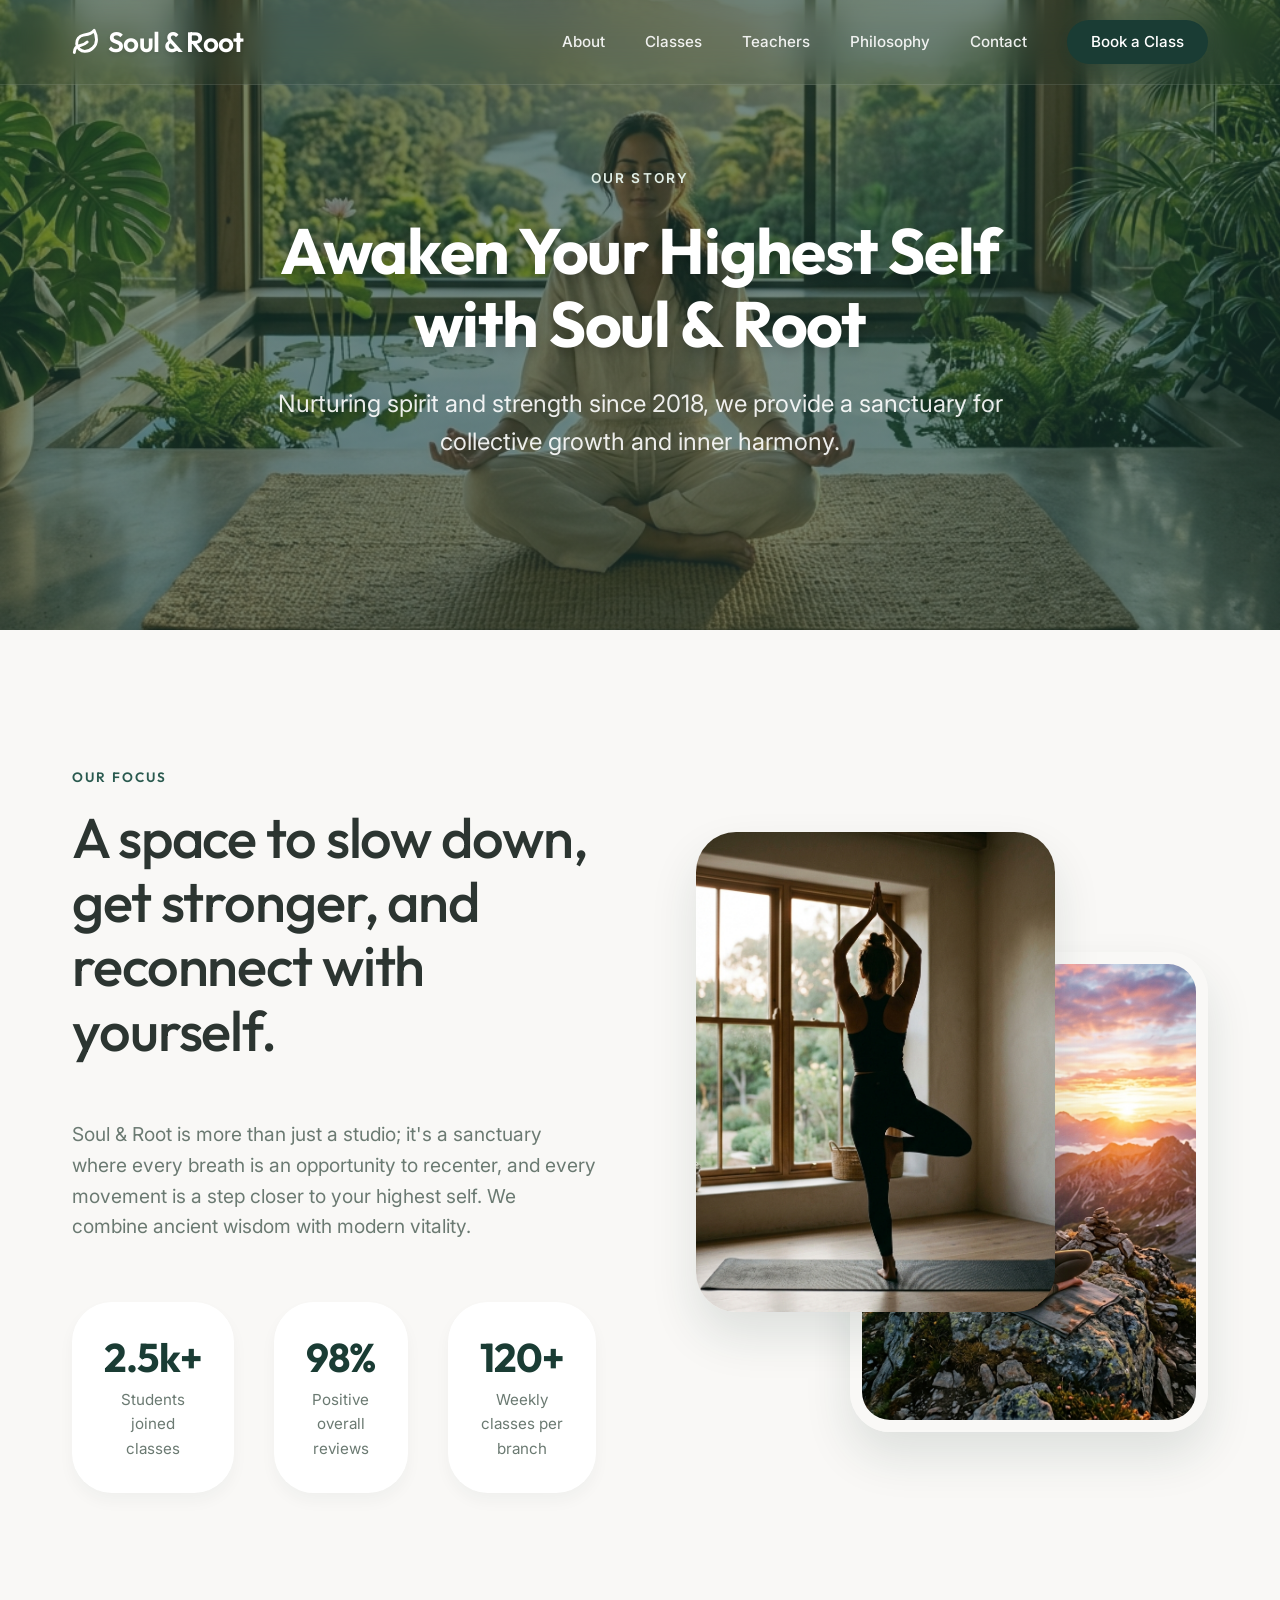
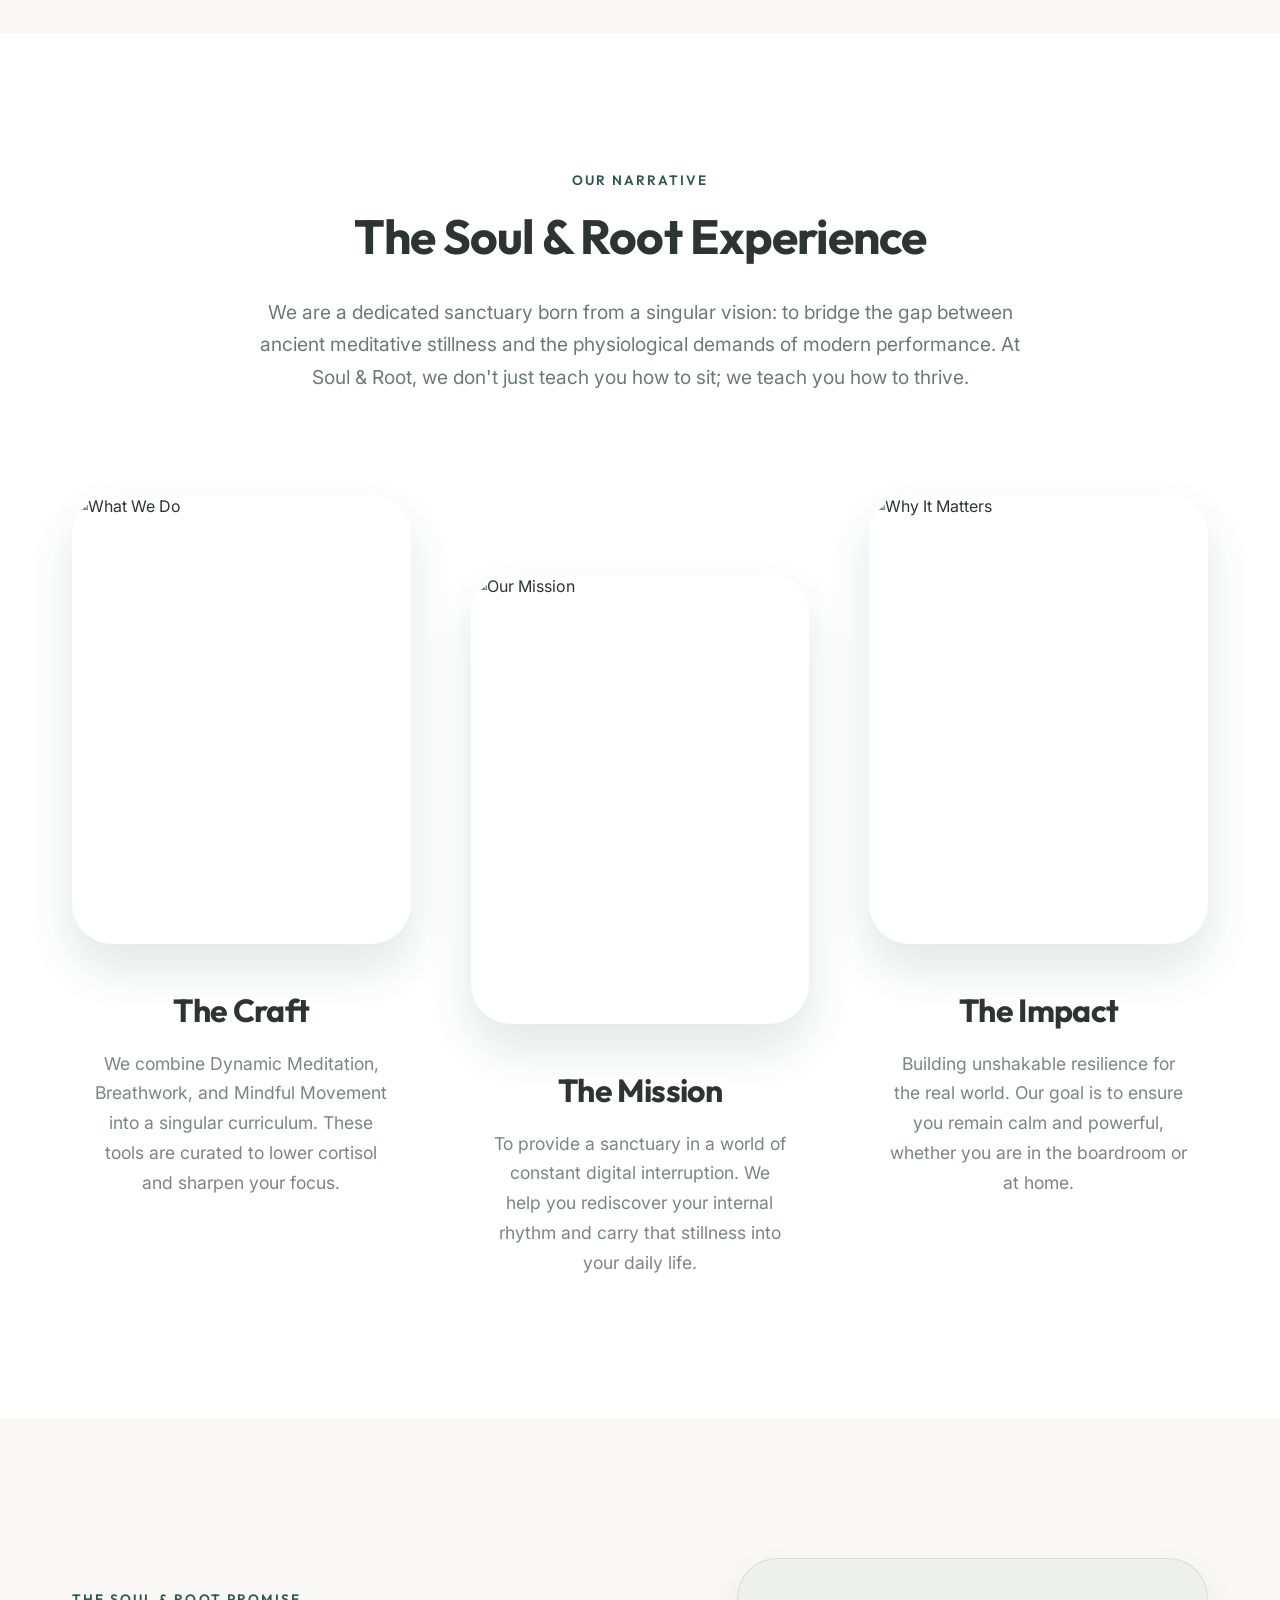
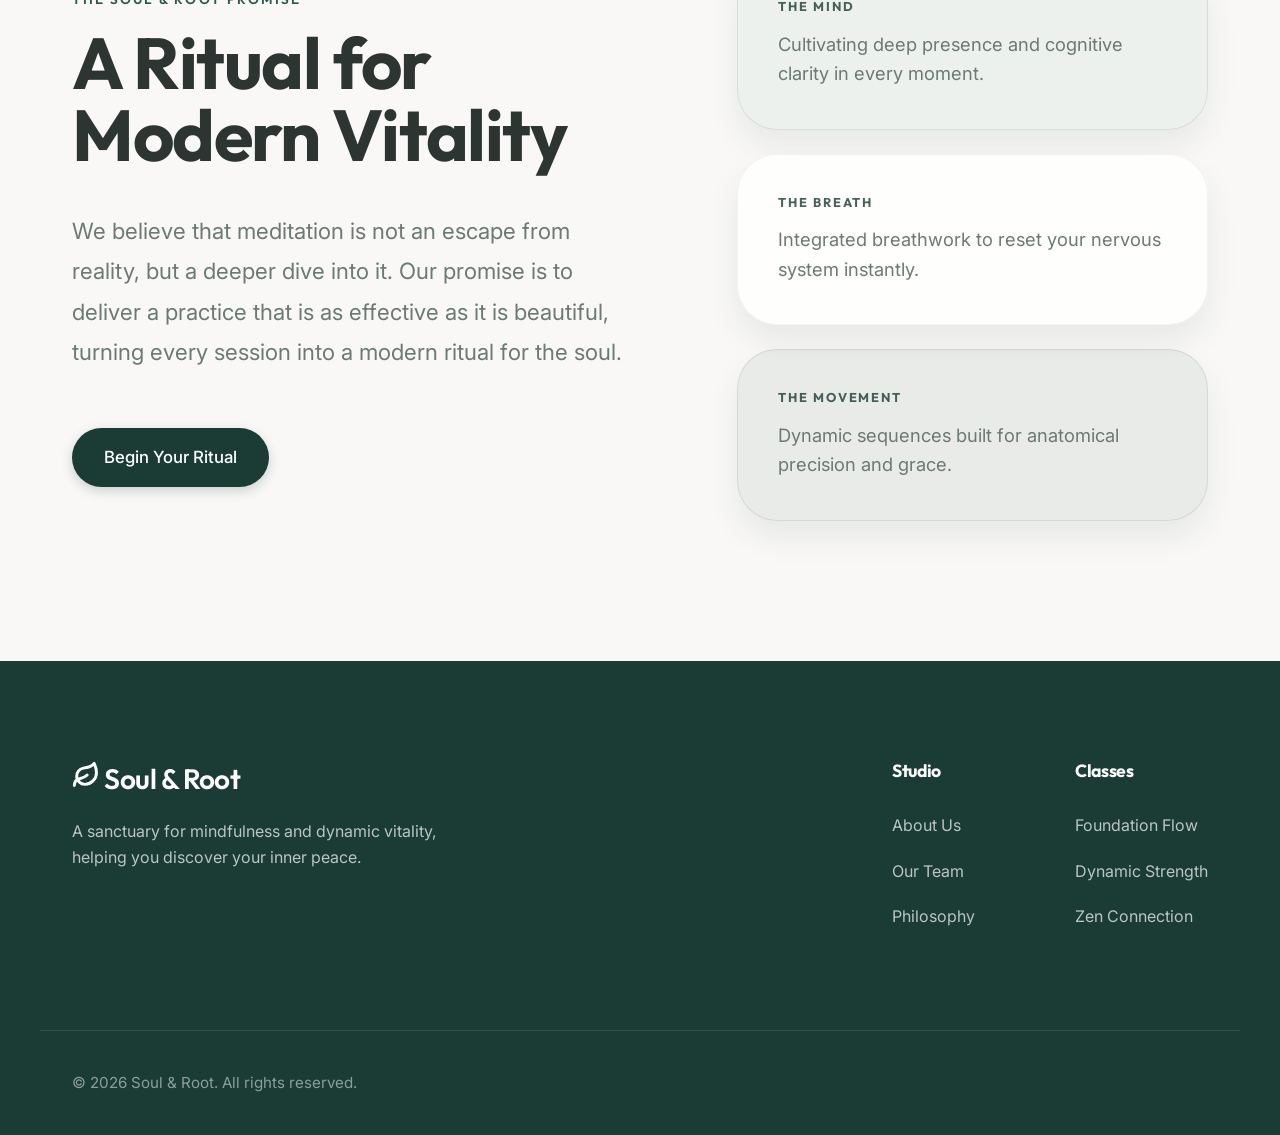
==== commit c65bf3bd: "inner pages chnages 2" ====
--- a/about.html
+++ b/about.html
@@ -6,260 +6,6 @@
     <title>About Soul & Root | Our Brand & Mission</title>
     <link href="https://fonts.googleapis.com/css2?family=Inter:wght@300;400;500;600;700&family=Outfit:wght@300;400;500;600;700;800&display=swap" rel="stylesheet">
     <link rel="stylesheet" href="style.css">
-    <style>
-        .page-hero {
-            height: 70vh;
-            min-height: 600px;
-            background: linear-gradient(rgba(26, 60, 52, 0.6), rgba(26, 60, 52, 0.6)), url('images/hero_bg_new.png');
-            background-size: cover;
-            background-position: center;
-            display: flex;
-            align-items: center;
-            justify-content: center;
-            text-align: center;
-            color: var(--color-white);
-        }
-
-        .about-features {
-            padding: 140px 0;
-            background: var(--color-bg);
-        }
-
-        .features-container {
-            display: grid;
-            grid-template-columns: 1fr 1fr;
-            gap: 100px;
-            align-items: center;
-        }
-
-        .features-text h2 {
-            font-size: 3.5rem;
-            margin-bottom: 56px;
-        }
-
-        .stats-grid {
-            display: grid;
-            grid-template-columns: repeat(3, 1fr);
-            gap: 40px;
-            margin-top: 60px;
-        }
-
-        .stat-card {
-            background: var(--color-white);
-            padding: 32px;
-            border-radius: 40px;
-            box-shadow: var(--shadow-sm);
-            text-align: center;
-        }
-
-        .stat-card h3 {
-            font-size: 2.5rem;
-            color: var(--color-forest);
-            margin-bottom: 8px;
-        }
-
-        .stat-card p {
-            font-size: 0.95rem;
-            color: var(--color-text-light);
-            margin-bottom: 0;
-        }
-
-        .about-images {
-            position: relative;
-            height: 600px;
-        }
-
-        .img-stack-1 {
-            width: 70%;
-            height: 80%;
-            position: absolute;
-            top: 0;
-            left: 0;
-            z-index: 2;
-            border-radius: 40px;
-            overflow: hidden;
-            box-shadow: var(--shadow-lg);
-        }
-
-        .img-stack-2 {
-            width: 70%;
-            height: 80%;
-            position: absolute;
-            bottom: 0;
-            right: 0;
-            z-index: 1;
-            border-radius: 40px;
-            overflow: hidden;
-            border: 12px solid var(--color-bg);
-            box-shadow: var(--shadow-lg);
-        }
-
-        .img-stack-1 img, .img-stack-2 img {
-            width: 100%;
-            height: 100%;
-            object-fit: cover;
-        }
-
-        .story-text h2 {
-            font-size: 3rem;
-            margin-bottom: 40px;
-        }
-
-        .story-text p {
-            font-size: 1.1rem;
-            color: var(--color-text-light);
-            line-height: 1.7;
-            margin-bottom: 32px;
-        }
-
-        .sacred-journey {
-            padding: 140px 0;
-            background: var(--color-white);
-        }
-
-        .zen-header {
-            text-align: center;
-            max-width: 800px;
-            margin: 0 auto 100px;
-        }
-
-        .zen-header h2 {
-            font-size: 3rem;
-            margin-bottom: 32px;
-        }
-
-        .zen-header p {
-            font-size: 1.2rem;
-            line-height: 1.7;
-            color: var(--color-text-light);
-        }
-
-        .organic-grid-three {
-            display: grid;
-            grid-template-columns: repeat(3, 1fr);
-            gap: 60px;
-            align-items: flex-start;
-        }
-
-        .organic-img-wrapper {
-            border-radius: 40px;
-            overflow: hidden;
-            height: 600px;
-            box-shadow: var(--shadow-lg);
-        }
-
-        .organic-img-wrapper img {
-            width: 100%;
-            height: 100%;
-            object-fit: cover;
-        }
-
-        .organic-content {
-            margin-top: 48px;
-        }
-
-        .organic-content h3 {
-            font-size: 2.5rem;
-            margin-bottom: 24px;
-        }
-
-        .organic-content p {
-            font-size: 1.2rem;
-            color: var(--color-text-light);
-            line-height: 1.8;
-        }
-
-        .aura-manifesto-section {
-            padding-bottom: 140px;
-        }
-
-        /* Sanctuary Promise UX */
-        .sanctuary-promise {
-            padding: 140px 0;
-            background: var(--color-bg);
-            overflow: hidden;
-        }
-
-        .promise-layout {
-            display: grid;
-            grid-template-columns: 1.2fr 1fr;
-            gap: 100px;
-            align-items: center;
-        }
-
-        .promise-text h2 {
-            font-size: 4.5rem;
-            line-height: 1;
-            margin-bottom: 40px;
-        }
-
-        .promise-text p {
-            font-size: 1.4rem;
-            color: var(--color-text-light);
-            line-height: 1.8;
-            margin-bottom: 56px;
-        }
-
-        .aura-composition {
-            display: flex;
-            flex-direction: column;
-            gap: 24px;
-        }
-
-        .aura-card-layered {
-            width: 100%;
-            padding: 40px;
-            border-radius: 40px;
-            box-shadow: var(--shadow-md);
-            transition: all 0.5s ease;
-            border: 1px solid rgba(255, 255, 255, 0.1);
-        }
-
-        /* Card Colors - Light & Ethereal */
-        .card-1 { 
-            background: rgba(219, 230, 225, 0.4); 
-            border: 1px solid rgba(26, 60, 52, 0.1);
-        }
-        .card-2 { 
-            background: rgba(255, 255, 255, 0.8); 
-            border: 1px solid rgba(26, 60, 52, 0.05);
-        }
-        .card-3 { 
-            background: rgba(143, 161, 153, 0.15); 
-            border: 1px solid rgba(26, 60, 52, 0.1);
-        }
-
-        .aura-card-layered {
-            width: 100%;
-            padding: 40px;
-            border-radius: 40px;
-            box-shadow: var(--shadow-sm);
-            transition: all 0.5s ease;
-            color: var(--color-forest);
-        }
-
-        .aura-card-layered h4 {
-            color: var(--color-forest);
-            text-transform: uppercase;
-            font-size: 0.8rem;
-            letter-spacing: 0.15em;
-            margin-bottom: 16px;
-            font-weight: 700;
-            opacity: 0.8;
-        }
-
-        .aura-card-layered p {
-            font-size: 1.15rem;
-            margin-bottom: 0;
-            line-height: 1.6;
-            color: var(--color-text-light);
-        }
-
-        .aura-card-layered:hover {
-            transform: translateX(15px);
-            box-shadow: var(--shadow-lg);
-        }
-    </style>
 </head>
 <body>
     <header class="navbar sticky-nav">
@@ -285,7 +31,7 @@
     </header>
 
     <main>
-        <section class="page-hero">
+        <section class="page-hero" style="height: 70vh; min-height: 600px; background: linear-gradient(rgba(26, 60, 52, 0.6), rgba(26, 60, 52, 0.6)), url('images/hero_bg_new.png'); background-size: cover; background-position: center;">
             <div class="container fade-in-up">
                 <span class="experience-badge" style="color: var(--color-sage);">OUR STORY</span>
                 <h1>Awaken Your Highest Self<br>with Soul & Root</h1>
--- a/style.css
+++ b/style.css
@@ -1165,3 +1165,950 @@
     transform: translateY(-2px);
     box-shadow: 0 10px 20px rgba(0,0,0,0.2);
 }
+
+/* --- Inner Page Common Styles --- */
+.page-hero {
+    height: 60vh;
+    min-height: 500px;
+    display: flex;
+    align-items: center;
+    justify-content: center;
+    text-align: center;
+    color: var(--color-white);
+    background-size: cover;
+    background-position: center;
+}
+
+/* --- Pricing Page Styles --- */
+.pricing-section {
+    padding: 140px 0;
+    background: var(--color-white);
+}
+
+.pricing-grid {
+    display: grid;
+    grid-template-columns: repeat(3, 1fr);
+    gap: 32px;
+    margin-top: 80px;
+}
+
+.pricing-card {
+    background: var(--color-bg);
+    padding: 60px 40px;
+    border-radius: 40px;
+    text-align: center;
+    border: 1px solid rgba(26, 60, 52, 0.05);
+    transition: all 0.4s;
+    display: flex;
+    flex-direction: column;
+    position: relative;
+}
+
+.pricing-card:hover {
+    transform: translateY(-12px);
+    box-shadow: var(--shadow-lg);
+    border-color: var(--color-sage-dark);
+}
+
+.pricing-card.featured {
+    background: var(--color-forest);
+    color: var(--color-white);
+    border-color: var(--color-forest);
+    transform: scale(1.05);
+    z-index: 2;
+}
+
+.pricing-card.featured:hover {
+    transform: scale(1.05) translateY(-12px);
+}
+
+.pricing-card h3 {
+    font-size: 2.25rem;
+    margin-bottom: 12px;
+}
+
+.pricing-card.featured h3 {
+    color: var(--color-white);
+}
+
+.price {
+    font-size: 4.5rem;
+    font-family: var(--heading-font);
+    font-weight: 700;
+    margin: 32px 0;
+    line-height: 1;
+}
+
+.price span {
+    font-size: 1.25rem;
+    font-weight: 500;
+    opacity: 0.7;
+}
+
+.pricing-features {
+    text-align: left;
+    margin-bottom: 48px;
+    flex-grow: 1;
+}
+
+.pricing-features li {
+    margin-bottom: 16px;
+    display: flex;
+    align-items: center;
+    gap: 12px;
+    font-size: 1.05rem;
+}
+
+.pricing-features li::before {
+    content: '?';
+    color: var(--color-forest-light);
+    font-weight: 700;
+}
+
+.featured .pricing-features li::before {
+    color: var(--color-sage);
+}
+
+.popular-badge {
+    position: absolute;
+    top: -20px;
+    left: 50%;
+    transform: translateX(-50%);
+    background: var(--color-sage);
+    color: var(--color-forest);
+    padding: 8px 24px;
+    border-radius: 100px;
+    font-weight: 700;
+    font-size: 0.85rem;
+    text-transform: uppercase;
+    letter-spacing: 0.1em;
+}
+
+.faq-section {
+    padding: 140px 0;
+    background: var(--color-bg);
+}
+
+.faq-grid {
+    max-width: 900px;
+    margin: 80px auto 0;
+}
+
+.faq-item {
+    background: var(--color-white);
+    padding: 48px;
+    border-radius: 40px;
+    margin-bottom: 32px;
+    box-shadow: var(--shadow-sm);
+    border: 1px solid rgba(26, 60, 52, 0.03);
+    transition: all 0.3s ease;
+}
+
+.faq-item:hover {
+    box-shadow: var(--shadow-md);
+    border-color: var(--color-sage-dark);
+}
+
+.faq-item h4 {
+    font-size: 1.25rem;
+    margin-bottom: 16px;
+    color: var(--color-forest);
+}
+
+/* --- Philosophy Page Styles --- */
+.philosophy-detailed {
+    padding: 140px 0;
+    background: var(--color-white);
+}
+
+.aura-focus {
+    max-width: 850px;
+    margin: 0 auto 100px;
+    text-align: center;
+}
+
+.aura-focus h2 {
+    font-size: 3rem;
+    margin-bottom: 32px;
+}
+
+.aura-focus p {
+    font-size: 1.2rem;
+    color: var(--color-text-light);
+    line-height: 1.7;
+}
+
+.editorial-section {
+    display: grid;
+    grid-template-columns: 1fr 1fr;
+    gap: 100px;
+    margin-bottom: 140px;
+    align-items: center;
+}
+
+.editorial-section:nth-child(even) {
+    direction: rtl;
+}
+
+.editorial-section:nth-child(even) .editorial-img,
+.editorial-section:nth-child(even) .editorial-content {
+    direction: ltr;
+}
+
+.editorial-img {
+    border-radius: 40px;
+    overflow: hidden;
+    height: 600px;
+    box-shadow: var(--shadow-lg);
+}
+
+.editorial-img img {
+    width: 100%;
+    height: 100%;
+    object-fit: cover;
+    transition: transform 0.8s ease;
+}
+
+.editorial-section:hover .editorial-img img {
+    transform: scale(1.05);
+}
+
+.editorial-content h3 {
+    font-size: 2.25rem;
+    margin-bottom: 24px;
+    color: var(--color-forest);
+}
+
+.editorial-content p {
+    font-size: 1.1rem;
+    color: var(--color-text-light);
+    line-height: 1.7;
+    margin-bottom: 24px;
+}
+
+.foundational-truths {
+    padding: 140px 0;
+    background: var(--color-bg);
+    border-radius: 40px 40px 0 0;
+}
+
+.truth-grid {
+    display: grid;
+    grid-template-columns: repeat(3, 1fr);
+    gap: 48px;
+    margin-top: 80px;
+}
+
+.truth-card {
+    background: rgba(255, 255, 255, 0.08);
+    backdrop-filter: blur(30px);
+    -webkit-backdrop-filter: blur(30px);
+    padding: 60px 48px;
+    border-radius: 40px;
+    border: 1px solid rgba(26, 60, 52, 0.1);
+    transition: all 0.5s cubic-bezier(0.165, 0.84, 0.44, 1);
+    position: relative;
+    overflow: hidden;
+    display: flex;
+    flex-direction: column;
+    align-items: flex-start;
+    text-align: left;
+    box-shadow: var(--shadow-md);
+    transform: translateY(-8px);
+}
+
+.truth-card::before {
+    content: attr(data-number);
+    position: absolute;
+    top: -20px;
+    right: -10px;
+    font-size: 8rem;
+    font-family: var(--heading-font);
+    font-weight: 800;
+    color: rgba(26, 60, 52, 0.05);
+    line-height: 1;
+    pointer-events: none;
+    z-index: 0;
+}
+
+.truth-card:hover {
+    transform: translateY(-12px);
+    background: rgba(255, 255, 255, 0.12);
+    box-shadow: var(--shadow-lg);
+}
+
+.truth-icon {
+    width: 48px;
+    height: 48px;
+    color: var(--color-forest);
+    margin-bottom: 32px;
+    position: relative;
+    z-index: 1;
+}
+
+.truth-card h4 {
+    font-size: 1.75rem;
+    margin-bottom: 20px;
+    color: var(--color-forest);
+    position: relative;
+    z-index: 1;
+}
+
+.truth-card p {
+    font-size: 1.1rem;
+    line-height: 1.7;
+    color: var(--color-text-light);
+    position: relative;
+    z-index: 1;
+}
+
+/* --- Contact Page Styles --- */
+.contact-page-wrapper {
+    min-height: 100vh;
+    display: flex;
+    align-items: center;
+    justify-content: center;
+    padding: 100px 0;
+    background-size: cover;
+    background-position: center;
+    background-attachment: fixed;
+    position: relative;
+}
+
+.centric-glass-card {
+    width: 90%;
+    max-width: 900px;
+    background: rgba(255, 255, 255, 0.03);
+    backdrop-filter: blur(40px);
+    -webkit-backdrop-filter: blur(40px);
+    padding: 80px;
+    border-radius: 40px;
+    border: 1px solid rgba(255, 255, 255, 0.1);
+    box-shadow: 0 40px 100px rgba(0,0,0,0.4);
+    text-align: center;
+    color: var(--color-white);
+    position: relative;
+    z-index: 2;
+}
+
+.centric-glass-card h1 {
+    font-size: 3.5rem;
+    margin-bottom: 16px;
+    color: var(--color-white) !important;
+}
+
+.centric-glass-card p {
+    font-size: 1.15rem;
+    opacity: 0.8;
+    margin-bottom: 56px;
+    max-width: 600px;
+    margin-left: auto;
+    margin-right: auto;
+    line-height: 1.6;
+}
+
+.minimalist-form {
+    text-align: left;
+}
+
+.form-row {
+    display: grid;
+    grid-template-columns: 1fr 1fr;
+    gap: 40px;
+}
+
+.minimal-group {
+    position: relative;
+    margin-bottom: 40px;
+}
+
+.minimal-group label {
+    display: block;
+    font-size: 0.75rem;
+    text-transform: uppercase;
+    letter-spacing: 0.2em;
+    margin-bottom: 12px;
+    opacity: 0.6;
+    font-weight: 700;
+}
+
+.minimal-group input, 
+.minimal-group textarea,
+.minimal-group select {
+    width: 100%;
+    background: transparent;
+    border: none;
+    border-bottom: 1px solid rgba(255, 255, 255, 0.2);
+    padding: 12px 0;
+    color: var(--color-white);
+    font-size: 1.1rem;
+    transition: all 0.4s ease;
+    border-radius: 0;
+    font-family: var(--primary-font);
+}
+
+.minimal-group input:focus, 
+.minimal-group textarea:focus {
+    outline: none;
+    border-bottom-color: var(--color-white);
+}
+
+.minimal-group select option {
+    background: var(--color-night);
+    color: var(--color-white);
+}
+
+.btn-glass-submit {
+    width: 100%;
+    padding: 24px;
+    background: var(--color-white);
+    color: var(--color-forest);
+    border: none;
+    border-radius: 40px;
+    font-size: 1.1rem;
+    font-weight: 700;
+    cursor: pointer;
+    transition: all 0.3s ease;
+    margin-top: 20px;
+    text-transform: uppercase;
+    letter-spacing: 0.1em;
+}
+
+.btn-glass-submit:hover {
+    transform: translateY(-5px);
+    background: var(--color-sage);
+    box-shadow: 0 10px 30px rgba(0,0,0,0.2);
+}
+
+.footer-connection-ribbon {
+    position: absolute;
+    bottom: 40px;
+    left: 0;
+    width: 100%;
+    display: flex;
+    justify-content: center;
+    gap: 80px;
+    z-index: 5;
+    flex-wrap: wrap;
+}
+
+.ribbon-item {
+    text-align: center;
+    color: var(--color-white);
+}
+
+.ribbon-item h4 {
+    font-size: 0.65rem;
+    text-transform: uppercase;
+    letter-spacing: 0.2em;
+    margin-bottom: 8px;
+    opacity: 0.5;
+    color: var(--color-white);
+}
+
+.ribbon-item p {
+    font-size: 0.95rem;
+    font-weight: 500;
+    opacity: 0.9;
+}
+
+/* --- Teachers Page Styles --- */
+.teacher-grid-detailed {
+    padding: 140px 0;
+    background: var(--color-white);
+}
+
+.instructor-grid {
+    display: grid;
+    grid-template-columns: 1fr;
+    gap: 100px;
+    margin-top: 80px;
+}
+
+.instructor-card {
+    background: var(--color-bg);
+    border-radius: 40px;
+    overflow: hidden;
+    padding: 60px;
+    display: grid;
+    grid-template-columns: 0.8fr 1.2fr;
+    gap: 80px;
+    align-items: flex-start;
+    transition: all 0.5s ease;
+}
+
+.instructor-card:nth-child(even) {
+    direction: rtl;
+}
+.instructor-card:nth-child(even) .instructor-left,
+.instructor-card:nth-child(even) .instructor-right {
+    direction: ltr;
+}
+
+.instructor-card:hover {
+    transform: scale(1.01);
+    box-shadow: var(--shadow-lg);
+}
+
+.instructor-left {
+    display: flex;
+    flex-direction: column;
+    gap: 24px;
+}
+
+.instructor-left img {
+    width: 100%;
+    height: 350px;
+    object-fit: cover;
+    border-radius: 40px;
+    box-shadow: var(--shadow-sm);
+}
+
+.instructor-right h3 {
+    font-size: 2.25rem;
+    margin-bottom: 12px;
+    color: var(--color-forest);
+}
+
+.instructor-right .role {
+    color: var(--color-forest-light);
+    font-weight: 700;
+    font-size: 1.1rem;
+    margin-bottom: 32px;
+    text-transform: uppercase;
+    letter-spacing: 0.15em;
+    display: block;
+}
+
+.instructor-bio {
+    font-size: 1.1rem;
+    line-height: 1.7;
+    color: var(--color-text-light);
+    margin-bottom: 32px;
+}
+
+.specialties {
+    display: flex;
+    flex-wrap: wrap;
+    gap: 12px;
+    margin-bottom: 32px;
+}
+
+.tag {
+    background: rgba(26, 60, 52, 0.05);
+    padding: 8px 20px;
+    border-radius: 100px;
+    font-size: 0.85rem;
+    font-weight: 500;
+    color: var(--color-forest);
+}
+
+.instructor-quote {
+    font-style: italic;
+    color: var(--color-text-light);
+    font-size: 1.05rem;
+    border-top: 1px solid rgba(26, 60, 52, 0.1);
+    padding-top: 32px;
+    opacity: 0.8;
+}
+
+@media (max-width: 1200px) {
+    .instructor-grid { grid-template-columns: 1fr; }
+}
+
+@media (max-width: 768px) {
+    .instructor-card { grid-template-columns: 1fr; }
+}
+
+/* --- Classes Page Styles --- */
+.class-showcase {
+    padding: 140px 0;
+    background: var(--color-white);
+}
+
+.class-list-detailed {
+    display: flex;
+    flex-direction: column;
+    gap: 80px;
+    margin-top: 80px;
+}
+
+.class-item-premium {
+    display: grid;
+    grid-template-columns: 1.2fr 1fr;
+    background: var(--color-bg);
+    border-radius: 40px;
+    overflow: hidden;
+    transition: all 0.5s ease;
+    box-shadow: var(--shadow-md);
+    align-items: center;
+}
+
+.class-item-premium:hover {
+    transform: scale(1.01);
+    box-shadow: var(--shadow-lg);
+}
+
+.class-item-premium:nth-child(even) {
+    direction: rtl;
+}
+.class-item-premium:nth-child(even) .class-visual,
+.class-item-premium:nth-child(even) .class-info {
+    direction: ltr;
+}
+
+.class-visual {
+    position: relative;
+    height: 550px;
+    overflow: hidden;
+}
+
+.class-visual img {
+    width: 100%;
+    height: 100%;
+    object-fit: cover;
+    transition: transform 0.8s ease;
+}
+
+.class-item-premium:hover .class-visual img {
+    transform: scale(1.1);
+}
+
+.class-badges {
+    position: absolute;
+    top: 32px;
+    left: 32px;
+    display: flex;
+    gap: 12px;
+    z-index: 5;
+}
+
+.badge {
+    background: rgba(255, 255, 255, 0.2);
+    backdrop-filter: blur(12px);
+    -webkit-backdrop-filter: blur(12px);
+    padding: 8px 16px;
+    border-radius: 100px;
+    font-size: 0.8rem;
+    font-weight: 600;
+    color: var(--color-white);
+    border: 1px solid rgba(255, 255, 255, 0.3);
+    text-transform: uppercase;
+    letter-spacing: 0.1em;
+}
+
+.class-info {
+    padding: 60px;
+}
+
+.class-info h3 {
+    font-size: 2.25rem;
+    margin-bottom: 20px;
+    color: var(--color-forest);
+}
+
+.class-description {
+    font-size: 1.15rem;
+    line-height: 1.7;
+    color: var(--color-text-light);
+    margin-bottom: 32px;
+}
+
+.class-details-grid {
+    display: grid;
+    grid-template-columns: 1fr 1fr;
+    gap: 32px;
+    margin-bottom: 40px;
+    border-top: 1px solid rgba(26, 60, 52, 0.1);
+    padding-top: 32px;
+}
+
+.detail-item h4 {
+    font-size: 0.9rem;
+    text-transform: uppercase;
+    letter-spacing: 0.1em;
+    color: var(--color-forest);
+    margin-bottom: 8px;
+    font-weight: 700;
+}
+
+.detail-item p {
+    font-size: 1rem;
+    color: var(--color-text-light);
+    line-height: 1.5;
+}
+
+.benefits-detailed {
+    padding: 140px 0;
+    background: var(--color-bg);
+}
+
+.benefits-grid {
+    display: grid;
+    grid-template-columns: 1fr 1fr;
+    gap: 100px;
+    align-items: center;
+}
+
+.benefits-list li {
+    display: flex;
+    gap: 24px;
+    margin-bottom: 48px;
+}
+
+.benefits-list .icon {
+    width: 48px;
+    height: 48px;
+    background: var(--color-sage);
+    border-radius: 50%;
+    display: flex;
+    align-items: center;
+    justify-content: center;
+    flex-shrink: 0;
+    font-weight: 700;
+    color: var(--color-forest);
+}
+
+/* --- About Page Styles --- */
+.about-features {
+    padding: 140px 0;
+    background: var(--color-bg);
+}
+
+.features-container {
+    display: grid;
+    grid-template-columns: 1fr 1fr;
+    gap: 100px;
+    align-items: center;
+}
+
+.features-text h2 {
+    font-size: 3.5rem;
+    margin-bottom: 56px;
+}
+
+.stats-grid {
+    display: grid;
+    grid-template-columns: repeat(3, 1fr);
+    gap: 40px;
+    margin-top: 60px;
+}
+
+.stat-card {
+    background: var(--color-white);
+    padding: 32px;
+    border-radius: 40px;
+    box-shadow: var(--shadow-sm);
+    text-align: center;
+}
+
+.stat-card h3 {
+    font-size: 2.5rem;
+    color: var(--color-forest);
+    margin-bottom: 8px;
+}
+
+.stat-card p {
+    font-size: 0.95rem;
+    color: var(--color-text-light);
+    margin-bottom: 0;
+}
+
+.about-images {
+    position: relative;
+    height: 600px;
+}
+
+.img-stack-1 {
+    width: 70%;
+    height: 80%;
+    position: absolute;
+    top: 0;
+    left: 0;
+    z-index: 2;
+    border-radius: 40px;
+    overflow: hidden;
+    box-shadow: var(--shadow-lg);
+}
+
+.img-stack-2 {
+    width: 70%;
+    height: 80%;
+    position: absolute;
+    bottom: 0;
+    right: 0;
+    z-index: 1;
+    border-radius: 40px;
+    overflow: hidden;
+    border: 12px solid var(--color-bg);
+    box-shadow: var(--shadow-lg);
+}
+
+.img-stack-1 img, .img-stack-2 img {
+    width: 100%;
+    height: 100%;
+    object-fit: cover;
+}
+
+.story-text h2 {
+    font-size: 3rem;
+    margin-bottom: 40px;
+}
+
+.story-text p {
+    font-size: 1.1rem;
+    color: var(--color-text-light);
+    line-height: 1.7;
+    margin-bottom: 32px;
+}
+
+.sacred-journey {
+    padding: 140px 0;
+    background: var(--color-white);
+}
+
+.zen-header {
+    text-align: center;
+    max-width: 800px;
+    margin: 0 auto 100px;
+}
+
+.zen-header h2 {
+    font-size: 3rem;
+    margin-bottom: 32px;
+}
+
+.zen-header p {
+    font-size: 1.2rem;
+    line-height: 1.7;
+    color: var(--color-text-light);
+}
+
+.organic-grid-three {
+    display: grid;
+    grid-template-columns: repeat(3, 1fr);
+    gap: 60px;
+    align-items: flex-start;
+}
+
+.organic-img-wrapper {
+    border-radius: 40px;
+    overflow: hidden;
+    height: 600px;
+    box-shadow: var(--shadow-lg);
+}
+
+.organic-img-wrapper img {
+    width: 100%;
+    height: 100%;
+    object-fit: cover;
+}
+
+.organic-content {
+    margin-top: 48px;
+}
+
+.organic-content h3 {
+    font-size: 2.5rem;
+    margin-bottom: 24px;
+}
+
+.organic-content p {
+    font-size: 1.2rem;
+    color: var(--color-text-light);
+    line-height: 1.8;
+}
+
+.aura-manifesto-section {
+    padding-bottom: 140px;
+}
+
+.sanctuary-promise {
+    padding: 140px 0;
+    background: var(--color-bg);
+    overflow: hidden;
+}
+
+.promise-layout {
+    display: grid;
+    grid-template-columns: 1.2fr 1fr;
+    gap: 100px;
+    align-items: center;
+}
+
+.promise-text h2 {
+    font-size: 4.5rem;
+    line-height: 1;
+    margin-bottom: 40px;
+}
+
+.promise-text p {
+    font-size: 1.4rem;
+    color: var(--color-text-light);
+    line-height: 1.8;
+    margin-bottom: 56px;
+}
+
+.aura-composition {
+    display: flex;
+    flex-direction: column;
+    gap: 24px;
+}
+
+.aura-card-layered {
+    width: 100%;
+    padding: 40px;
+    border-radius: 40px;
+    box-shadow: var(--shadow-md);
+    transition: all 0.5s ease;
+    border: 1px solid rgba(255, 255, 255, 0.1);
+}
+
+.card-1 { 
+    background: rgba(219, 230, 225, 0.4); 
+    border: 1px solid rgba(26, 60, 52, 0.1);
+}
+.card-2 { 
+    background: rgba(255, 255, 255, 0.8); 
+    border: 1px solid rgba(26, 60, 52, 0.05);
+}
+.card-3 { 
+    background: rgba(143, 161, 153, 0.15); 
+    border: 1px solid rgba(26, 60, 52, 0.1);
+}
+
+/* --- Case Study Styles --- */
+.cs-container { max-width: 1400px; margin: 0 auto; padding: 0 60px; }
+.branding-grid { display: grid; grid-template-columns: 1fr 1fr; gap: 80px; margin-top: 60px; }
+.logo-display { background: #fff; padding: 80px; border-radius: 40px; text-align: center; box-shadow: 0 20px 60px rgba(0,0,0,0.05); }
+.icon-set { display: grid; grid-template-columns: repeat(4, 1fr); gap: 30px; margin-top: 40px; }
+.icon-box { padding: 30px; background: rgba(10, 24, 20, 0.03); border-radius: 20px; text-align: center; transition: all 0.3s; }
+.icon-box:hover { background: #1A3C34; color: white; transform: translateY(-10px); }
+.photo-style { display: grid; grid-template-columns: 1fr 1fr 1fr; gap: 20px; margin-top: 40px; }
+.photo-item { aspect-ratio: 1; border-radius: 20px; overflow: hidden; background: #eee; }
+.photo-item img { width: 100%; height: 100%; object-fit: cover; }
+.chapter-header { font-size: 0.8rem; letter-spacing: 0.3em; color: var(--cs-text-light); margin-bottom: 12px; font-weight: 700; }
+.text-sage { color: #E2EFE7; }
+.bg-night { background-color: #0A1814; }
+
+.aura-card-layered h4 {
+    color: var(--color-forest);
+    text-transform: uppercase;
+    font-size: 0.8rem;
+    letter-spacing: 0.15em;
+    margin-bottom: 16px;
+    font-weight: 700;
+    opacity: 0.8;
+}
+
+.aura-card-layered p {
+    font-size: 1.15rem;
+    margin-bottom: 0;
+    line-height: 1.6;
+    color: var(--color-text-light);
+}
+
+.aura-card-layered:hover {
+    transform: translateX(15px);
+    box-shadow: var(--shadow-lg);
+}
